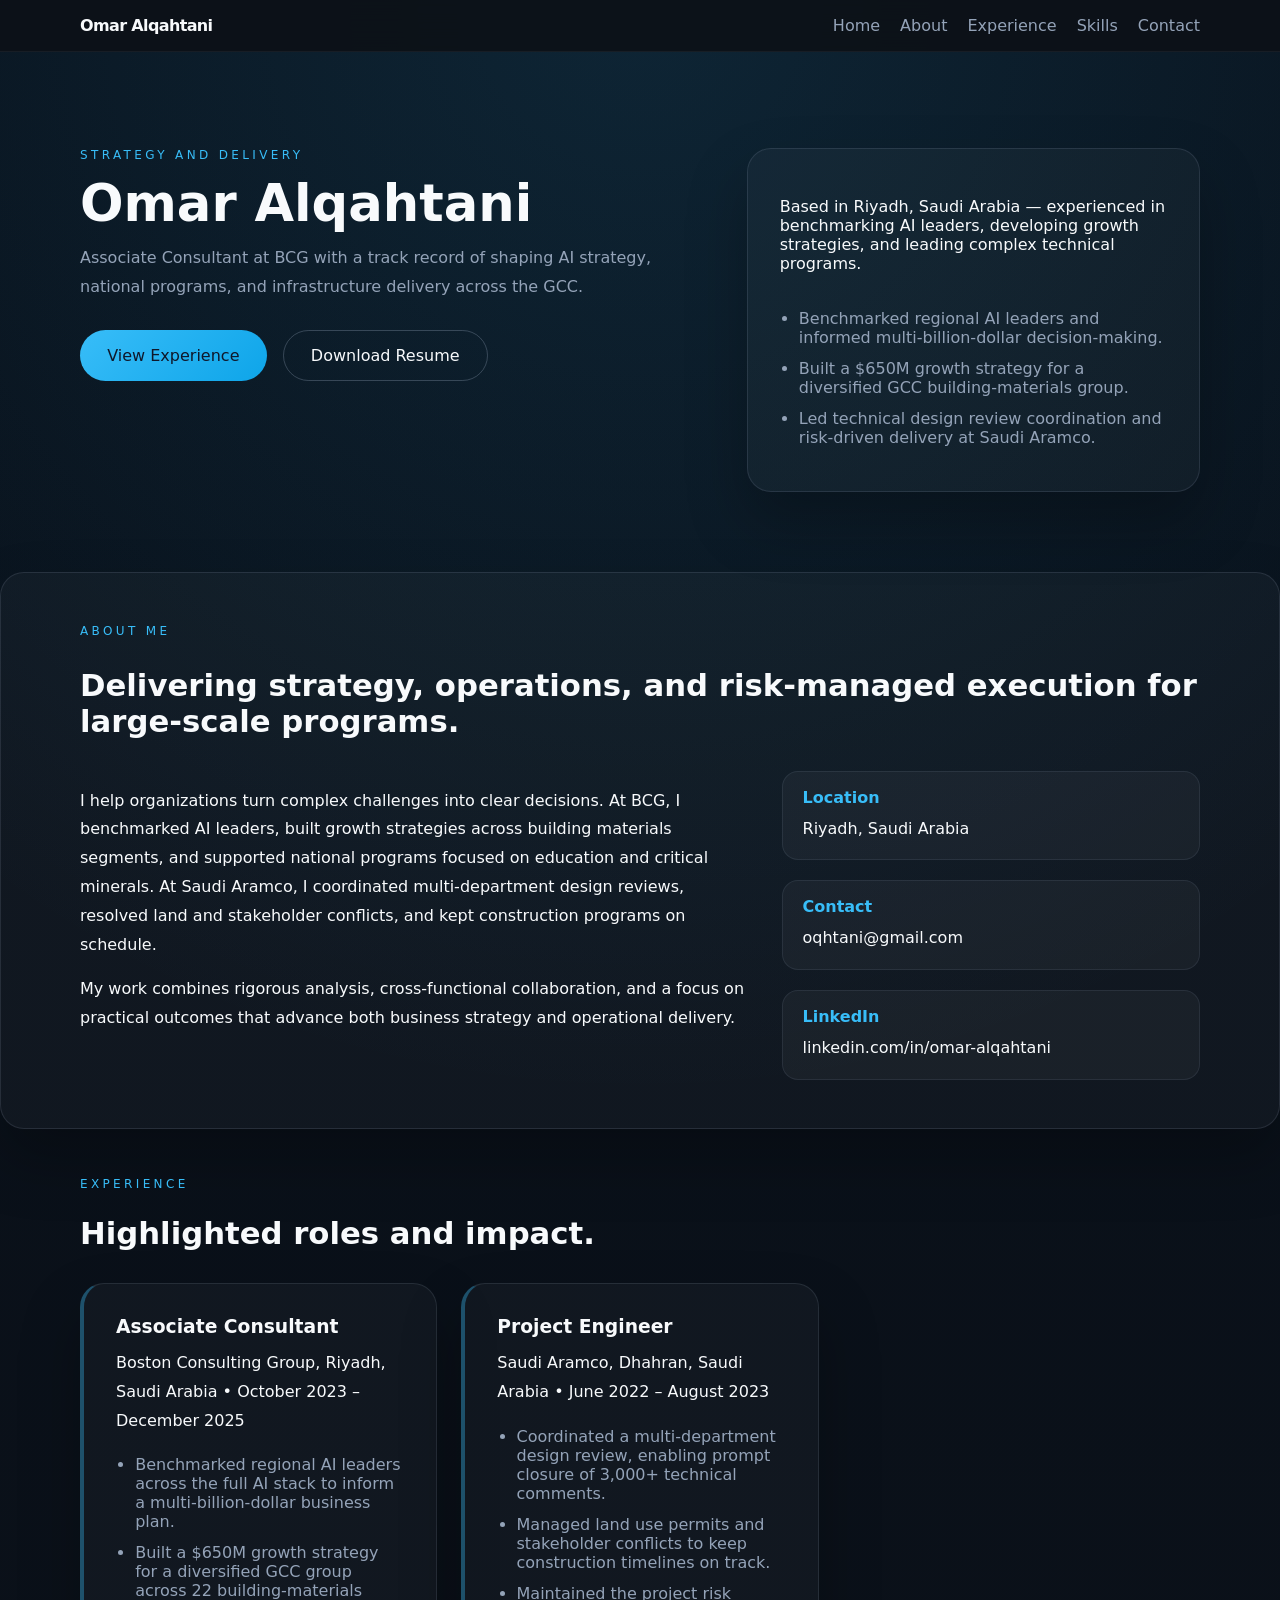
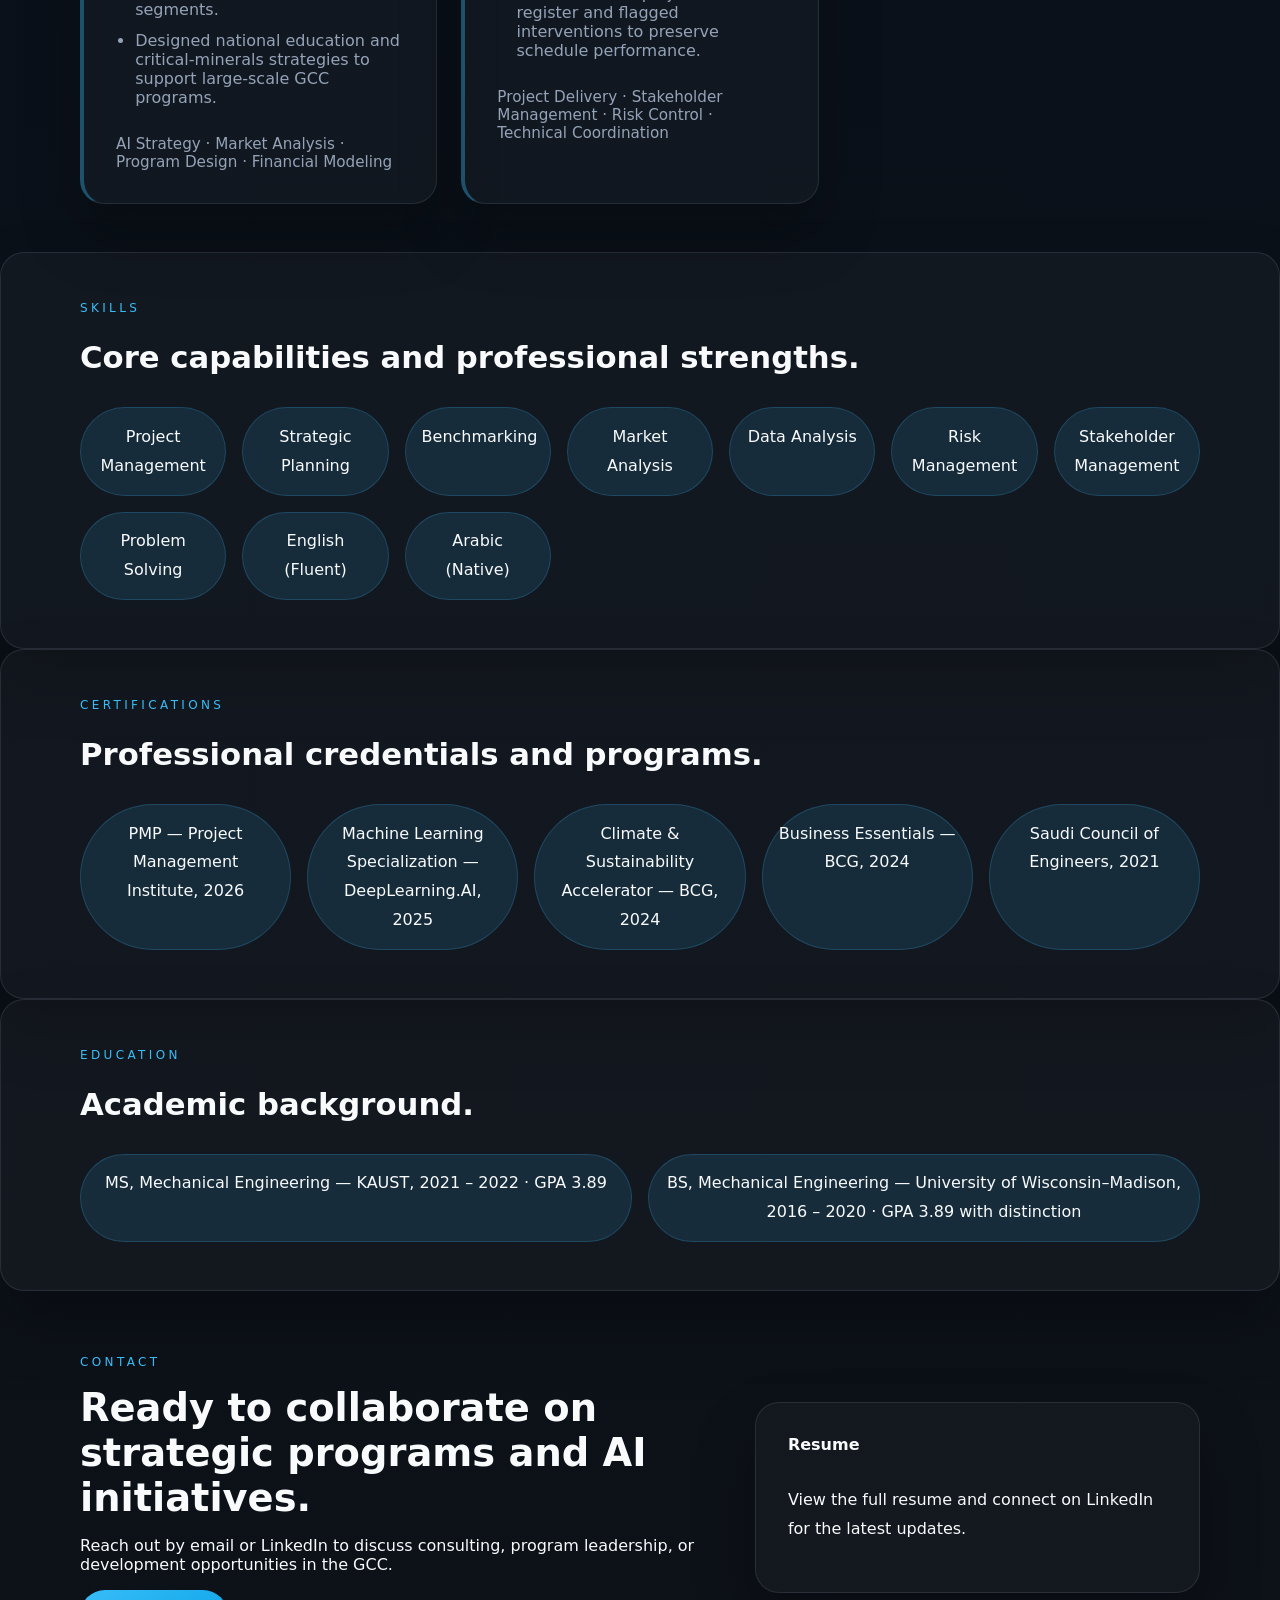
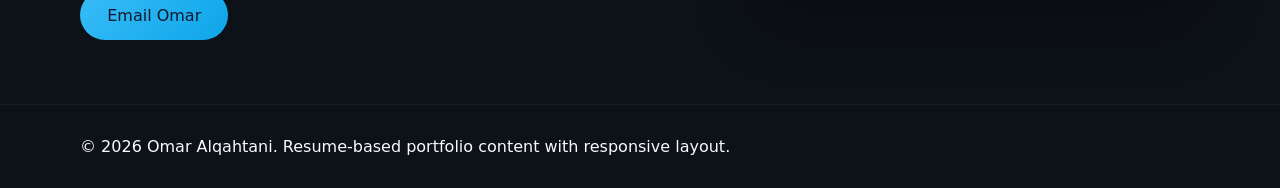
==== index.html @ e388fe94 "change" ====
<!DOCTYPE html>
<html lang="en">
<head>
  <meta charset="UTF-8" />
  <meta name="viewport" content="width=device-width, initial-scale=1.0" />
  <title>Omar Alqahtani | Strategy, AI, and Project Delivery</title>
  <link rel="stylesheet" href="styles.css" />
</head>
<body>
  <header class="site-header">
    <div class="container header-inner">
      <a class="brand" href="#home">Omar Alqahtani</a>
      <button class="nav-toggle" aria-label="Open navigation" aria-expanded="false">
        <span></span>
        <span></span>
        <span></span>
      </button>
      <nav class="site-nav" aria-label="Primary navigation">
        <a href="#home">Home</a>
        <a href="#about">About</a>
        <a href="#experience">Experience</a>
        <a href="#skills">Skills</a>
        <a href="#contact">Contact</a>
      </nav>
    </div>
  </header>

  <main>
    <section id="home" class="hero-section">
      <div class="container hero-inner">
        <div>
          <p class="eyebrow">Strategy and delivery</p>
          <h1>Omar Alqahtani</h1>
          <p class="hero-copy">Associate Consultant at BCG with a track record of shaping AI strategy, national programs, and infrastructure delivery across the GCC.</p>
          <div class="hero-actions">
            <a class="button button-primary" href="#experience">View Experience</a>
            <a class="button button-secondary" href="Omar-Alqahtani-Resume-2026.pdf" target="_blank" rel="noreferrer">Download Resume</a>
          </div>
        </div>
        <div class="hero-card">
          <p>Based in Riyadh, Saudi Arabia — experienced in benchmarking AI leaders, developing growth strategies, and leading complex technical programs.</p>
          <ul class="hero-highlights">
            <li>Benchmarked regional AI leaders and informed multi-billion-dollar decision-making.</li>
            <li>Built a $650M growth strategy for a diversified GCC building-materials group.</li>
            <li>Led technical design review coordination and risk-driven delivery at Saudi Aramco.</li>
          </ul>
        </div>
      </div>
    </section>

    <section id="about" class="section section-about">
      <div class="container">
        <div class="section-heading">
          <p class="eyebrow">About Me</p>
          <h2>Delivering strategy, operations, and risk-managed execution for large-scale programs.</h2>
        </div>
        <div class="about-grid">
          <div>
            <p>I help organizations turn complex challenges into clear decisions. At BCG, I benchmarked AI leaders, built growth strategies across building materials segments, and supported national programs focused on education and critical minerals. At Saudi Aramco, I coordinated multi-department design reviews, resolved land and stakeholder conflicts, and kept construction programs on schedule.</p>
            <p>My work combines rigorous analysis, cross-functional collaboration, and a focus on practical outcomes that advance both business strategy and operational delivery.</p>
          </div>
          <div class="about-details">
            <div>
              <strong>Location</strong>
              <span>Riyadh, Saudi Arabia</span>
            </div>
            <div>
              <strong>Contact</strong>
              <span>oqhtani@gmail.com</span>
            </div>
            <div>
              <strong>LinkedIn</strong>
              <span><a href="https://www.linkedin.com/in/omar-alqahtani" target="_blank" rel="noreferrer">linkedin.com/in/omar-alqahtani</a></span>
            </div>
          </div>
        </div>
      </div>
    </section>

    <section id="experience" class="section section-projects">
      <div class="container">
        <div class="section-heading">
          <p class="eyebrow">Experience</p>
          <h2>Highlighted roles and impact.</h2>
        </div>
        <div class="project-grid">
          <article class="project-card">
            <h3>Associate Consultant</h3>
            <p>Boston Consulting Group, Riyadh, Saudi Arabia • October 2023 – December 2025</p>
            <ul>
              <li>Benchmarked regional AI leaders across the full AI stack to inform a multi-billion-dollar business plan.</li>
              <li>Built a $650M growth strategy for a diversified GCC group across 22 building-materials segments.</li>
              <li>Designed national education and critical-minerals strategies to support large-scale GCC programs.</li>
            </ul>
            <span>AI Strategy · Market Analysis · Program Design · Financial Modeling</span>
          </article>
          <article class="project-card">
            <h3>Project Engineer</h3>
            <p>Saudi Aramco, Dhahran, Saudi Arabia • June 2022 – August 2023</p>
            <ul>
              <li>Coordinated a multi-department design review, enabling prompt closure of 3,000+ technical comments.</li>
              <li>Managed land use permits and stakeholder conflicts to keep construction timelines on track.</li>
              <li>Maintained the project risk register and flagged interventions to preserve schedule performance.</li>
            </ul>
            <span>Project Delivery · Stakeholder Management · Risk Control · Technical Coordination</span>
          </article>
        </div>
      </div>
    </section>

    <section id="skills" class="section section-skills">
      <div class="container">
        <div class="section-heading">
          <p class="eyebrow">Skills</p>
          <h2>Core capabilities and professional strengths.</h2>
        </div>
        <div class="skills-grid">
          <span>Project Management</span>
          <span>Strategic Planning</span>
          <span>Benchmarking</span>
          <span>Market Analysis</span>
          <span>Data Analysis</span>
          <span>Risk Management</span>
          <span>Stakeholder Management</span>
          <span>Problem Solving</span>
          <span>English (Fluent)</span>
          <span>Arabic (Native)</span>
        </div>
      </div>
    </section>

    <section id="certifications" class="section section-skills">
      <div class="container">
        <div class="section-heading">
          <p class="eyebrow">Certifications</p>
          <h2>Professional credentials and programs.</h2>
        </div>
        <div class="skills-grid">
          <span>PMP — Project Management Institute, 2026</span>
          <span>Machine Learning Specialization — DeepLearning.AI, 2025</span>
          <span>Climate & Sustainability Accelerator — BCG, 2024</span>
          <span>Business Essentials — BCG, 2024</span>
          <span>Saudi Council of Engineers, 2021</span>
        </div>
      </div>
    </section>

    <section id="education" class="section section-skills">
      <div class="container">
        <div class="section-heading">
          <p class="eyebrow">Education</p>
          <h2>Academic background.</h2>
        </div>
        <div class="skills-grid">
          <span>MS, Mechanical Engineering — KAUST, 2021 – 2022 · GPA 3.89</span>
          <span>BS, Mechanical Engineering — University of Wisconsin–Madison, 2016 – 2020 · GPA 3.89 with distinction</span>
        </div>
      </div>
    </section>

    <section id="contact" class="section section-contact">
      <div class="container contact-inner">
        <div>
          <p class="eyebrow">Contact</p>
          <h2>Ready to collaborate on strategic programs and AI initiatives.</h2>
          <p>Reach out by email or LinkedIn to discuss consulting, program leadership, or development opportunities in the GCC.</p>
          <a class="button button-primary" href="mailto:oqhtani@gmail.com">Email Omar</a>
        </div>
        <div class="contact-card">
          <strong>Resume</strong>
          <p><a href="Omar-Alqahtani-Resume-2026.pdf" target="_blank" rel="noreferrer">View the full resume</a> and connect on LinkedIn for the latest updates.</p>
        </div>
      </div>
    </section>
  </main>

  <footer class="site-footer">
    <div class="container footer-inner">
      <p>© 2026 Omar Alqahtani. Resume-based portfolio content with responsive layout.</p>
    </div>
  </footer>

  <script src="script.js"></script>
</body>
</html>
---- styles.css ----
:root {
  color-scheme: dark;
  --bg: #0d1118;
  --surface: #161b22;
  --surface-strong: #21262d;
  --text: #f8fafc;
  --muted: #94a3b8;
  --accent: #38bdf8;
  --accent-strong: #0ea5e9;
  --border: rgba(148, 163, 184, 0.16);
  --radius: 24px;
  --shadow: 0 30px 60px rgba(0, 0, 0, 0.25);
}

* {
  box-sizing: border-box;
}

html {
  scroll-behavior: smooth;
}

body {
  margin: 0;
  min-height: 100vh;
  font-family: Inter, system-ui, -apple-system, BlinkMacSystemFont, 'Segoe UI', sans-serif;
  background: radial-gradient(circle at top, rgba(56, 189, 248, 0.12), transparent 32%),
    linear-gradient(180deg, #08101a 0%, #0d1118 100%);
  color: var(--text);
}

img {
  max-width: 100%;
  display: block;
}

a {
  color: inherit;
  text-decoration: none;
}

button,
input,
textarea {
  font: inherit;
}

.container {
  width: min(1120px, calc(100% - 2rem));
  margin: 0 auto;
}

.site-header {
  position: sticky;
  top: 0;
  z-index: 10;
  background: rgba(13, 17, 24, 0.94);
  border-bottom: 1px solid rgba(148, 163, 184, 0.08);
  backdrop-filter: blur(16px);
}

.header-inner,
.footer-inner,
.hero-inner,
.contact-inner {
  display: flex;
  align-items: center;
  justify-content: space-between;
  gap: 1.5rem;
  padding: 1rem 0;
}

.brand {
  font-weight: 700;
  letter-spacing: -0.04em;
}

.site-nav {
  display: flex;
  align-items: center;
  gap: 1.25rem;
}

.site-nav a {
  color: var(--muted);
  transition: color 0.2s ease;
}

.site-nav a:hover {
  color: var(--text);
}

.nav-toggle {
  display: none;
  border: 0;
  background: transparent;
  cursor: pointer;
  padding: 0.5rem;
}

.nav-toggle span {
  display: block;
  width: 24px;
  height: 2px;
  margin: 5px 0;
  background: var(--text);
  transition: transform 0.3s ease;
}

.hero-section {
  padding: 5rem 0 4rem;
}

.hero-inner {
  display: grid;
  grid-template-columns: minmax(0, 1.4fr) minmax(280px, 1fr);
  gap: 2rem;
  align-items: start;
}

.eyebrow {
  text-transform: uppercase;
  letter-spacing: 0.28em;
  font-size: 0.75rem;
  color: var(--accent);
  margin: 0 0 1rem;
}

h1,
h2,
h3,
strong {
  color: var(--text);
}

h1 {
  font-size: clamp(2.75rem, 4vw, 4.5rem);
  line-height: 0.98;
  margin: 0 0 1rem;
}

h2 {
  font-size: clamp(2rem, 3vw, 3rem);
  margin: 0;
}

.hero-copy,
.section-about p,
.project-card p,
.contact-card p,
.skills-grid span,
.about-details span {
  line-height: 1.8;
}

.hero-copy {
  max-width: 42rem;
  margin: 0 0 1.75rem;
  color: var(--muted);
}

.hero-actions {
  display: flex;
  flex-wrap: wrap;
  gap: 1rem;
}

.button {
  display: inline-flex;
  align-items: center;
  justify-content: center;
  border-radius: 999px;
  padding: 0.95rem 1.7rem;
  transition: transform 0.2s ease, background-color 0.2s ease, color 0.2s ease;
}

.button:hover {
  transform: translateY(-1px);
}

.button-primary {
  background: linear-gradient(135deg, var(--accent), var(--accent-strong));
  color: #0f172a;
}

.button-secondary {
  border: 1px solid rgba(148, 163, 184, 0.32);
  color: var(--text);
}

.hero-card,
.project-card,
.contact-card,
.section-about,
.section-skills {
  background: rgba(255, 255, 255, 0.03);
  border: 1px solid var(--border);
  box-shadow: var(--shadow);
  border-radius: var(--radius);
  padding: 2rem;
}

.hero-card {
  min-height: 240px;
  display: grid;
  place-content: center;
}

.hero-card ul,
.project-card ul {
  margin: 1.25rem 0 0;
  padding-left: 1.2rem;
  color: var(--muted);
}

.hero-card ul li,
.project-card ul li {
  margin-bottom: 0.75rem;
}

.project-card {
  border-left: 4px solid rgba(56, 189, 248, 0.35);
}

.project-card p {
  margin: 0.75rem 0 0;
}

.project-card h3 {
  margin-bottom: 0.5rem;
}

.section-heading {
  margin-bottom: 2rem;
  display: grid;
  gap: 0.5rem;
}

.section-heading h2 {
  font-size: clamp(1.9rem, 2.4vw, 3rem);
}

.section {
  padding: 3rem 0;
}

.section-heading {
  margin-bottom: 2rem;
}

.about-grid {
  display: grid;
  gap: 2rem;
  grid-template-columns: 1.6fr 1fr;
}

.about-details {
  display: grid;
  gap: 1.25rem;
}

.about-details div {
  background: rgba(255, 255, 255, 0.04);
  border: 1px solid rgba(148, 163, 184, 0.12);
  border-radius: 1rem;
  padding: 1rem 1.25rem;
}

.about-details strong {
  display: block;
  margin-bottom: 0.5rem;
  color: var(--accent);
}

.project-grid {
  display: grid;
  gap: 1.5rem;
  grid-template-columns: repeat(3, minmax(0, 1fr));
}

.project-card {
  border-radius: 1.5rem;
}

.project-card h3 {
  margin-top: 0;
}

.project-card span {
  display: inline-block;
  margin-top: 1rem;
  color: var(--muted);
  font-size: 0.95rem;
}

.skills-grid {
  display: grid;
  grid-template-columns: repeat(auto-fit, minmax(140px, 1fr));
  gap: 1rem;
}

.skills-grid span {
  background: rgba(56, 189, 248, 0.12);
  border: 1px solid rgba(56, 189, 248, 0.2);
  border-radius: 999px;
  padding: 0.9rem 1rem;
  text-align: center;
}

.contact-inner {
  display: grid;
  grid-template-columns: 1.3fr 0.9fr;
  gap: 2rem;
}

.contact-card {
  display: grid;
  gap: 1rem;
}

.site-footer {
  border-top: 1px solid rgba(148, 163, 184, 0.08);
}

.footer-inner {
  padding: 1rem 0;
  justify-content: flex-start;
}

@media (max-width: 900px) {
  .hero-inner,
  .about-grid,
  .contact-inner,
  .project-grid {
    grid-template-columns: 1fr;
  }

  .site-header {
    padding: 0 0.5rem;
  }
}

@media (max-width: 700px) {
  .site-header,
  .header-inner {
    flex-direction: column;
    align-items: stretch;
  }

  .site-nav {
    flex-direction: column;
    gap: 0.75rem;
    width: 100%;
    display: none;
  }

  .site-nav.active {
    display: flex;
  }

  .nav-toggle {
    display: inline-flex;
  }

  .hero-section {
    padding-top: 4rem;
  }
}
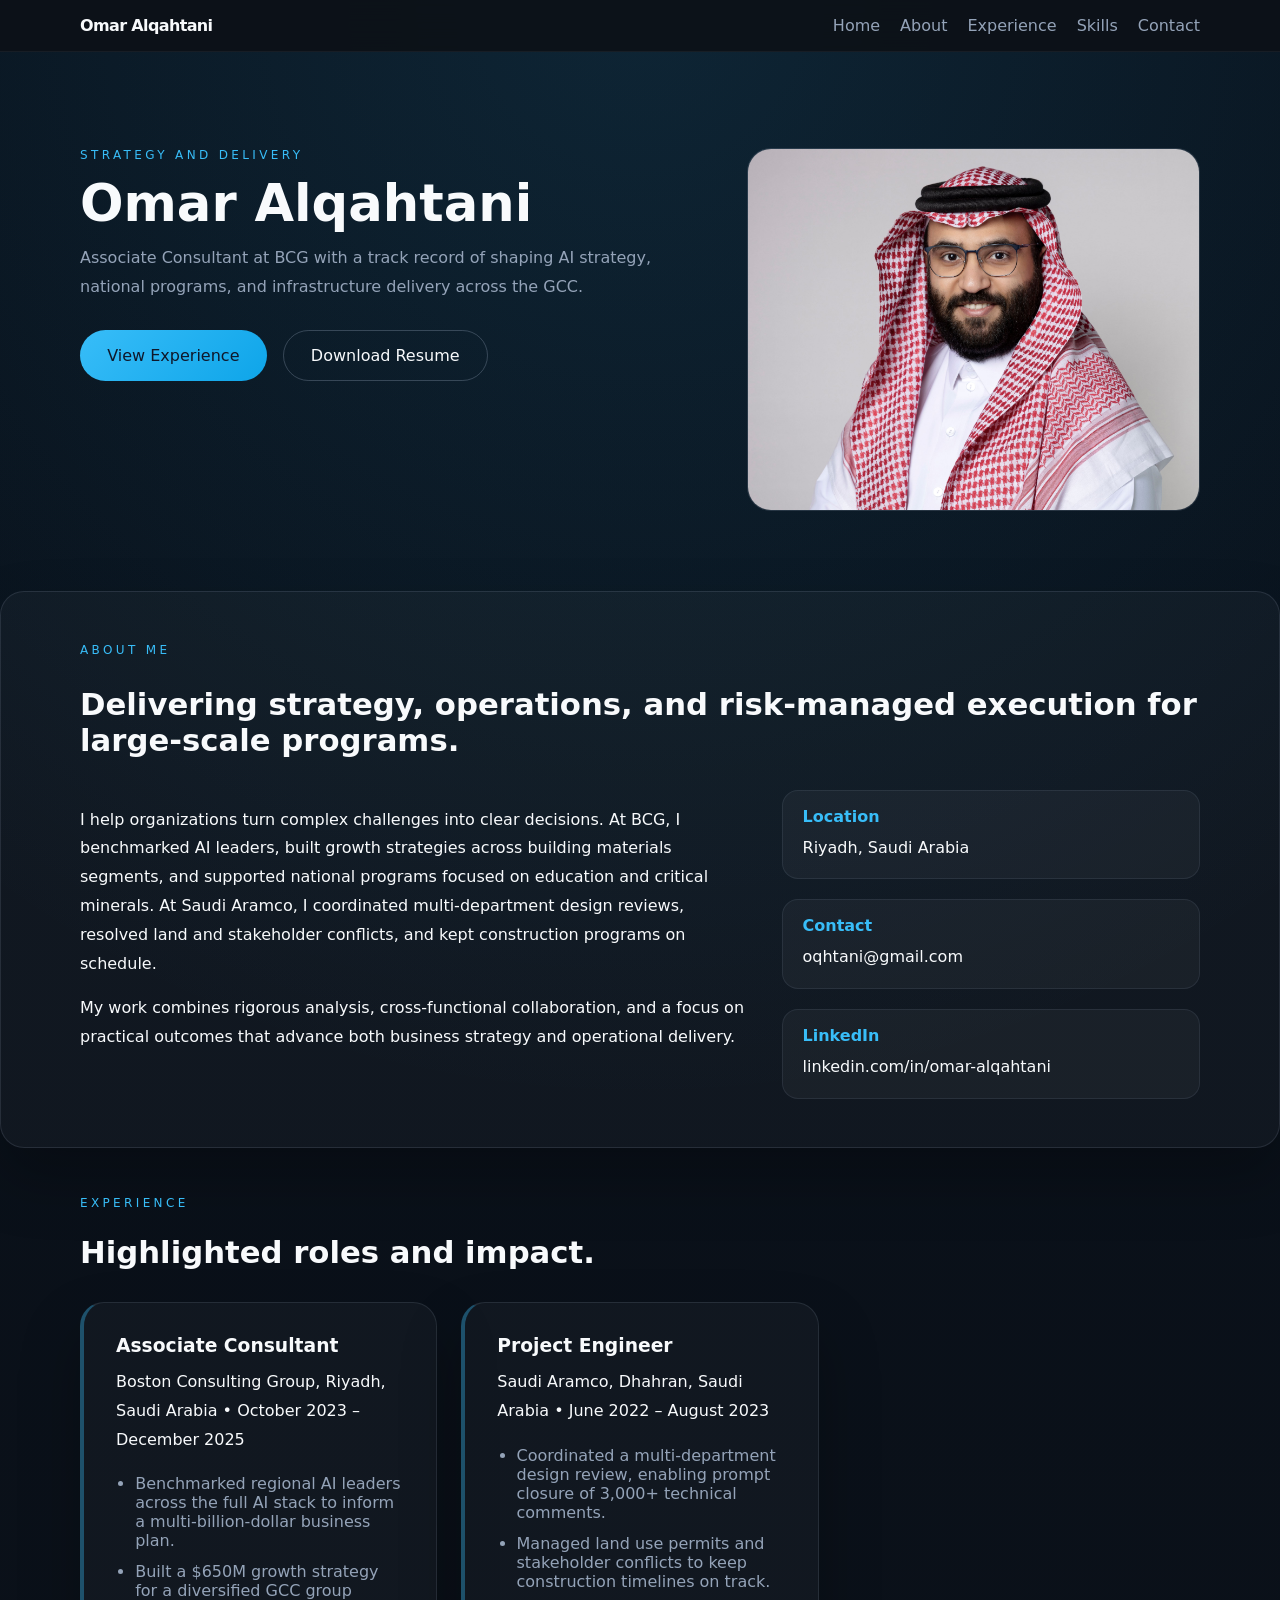
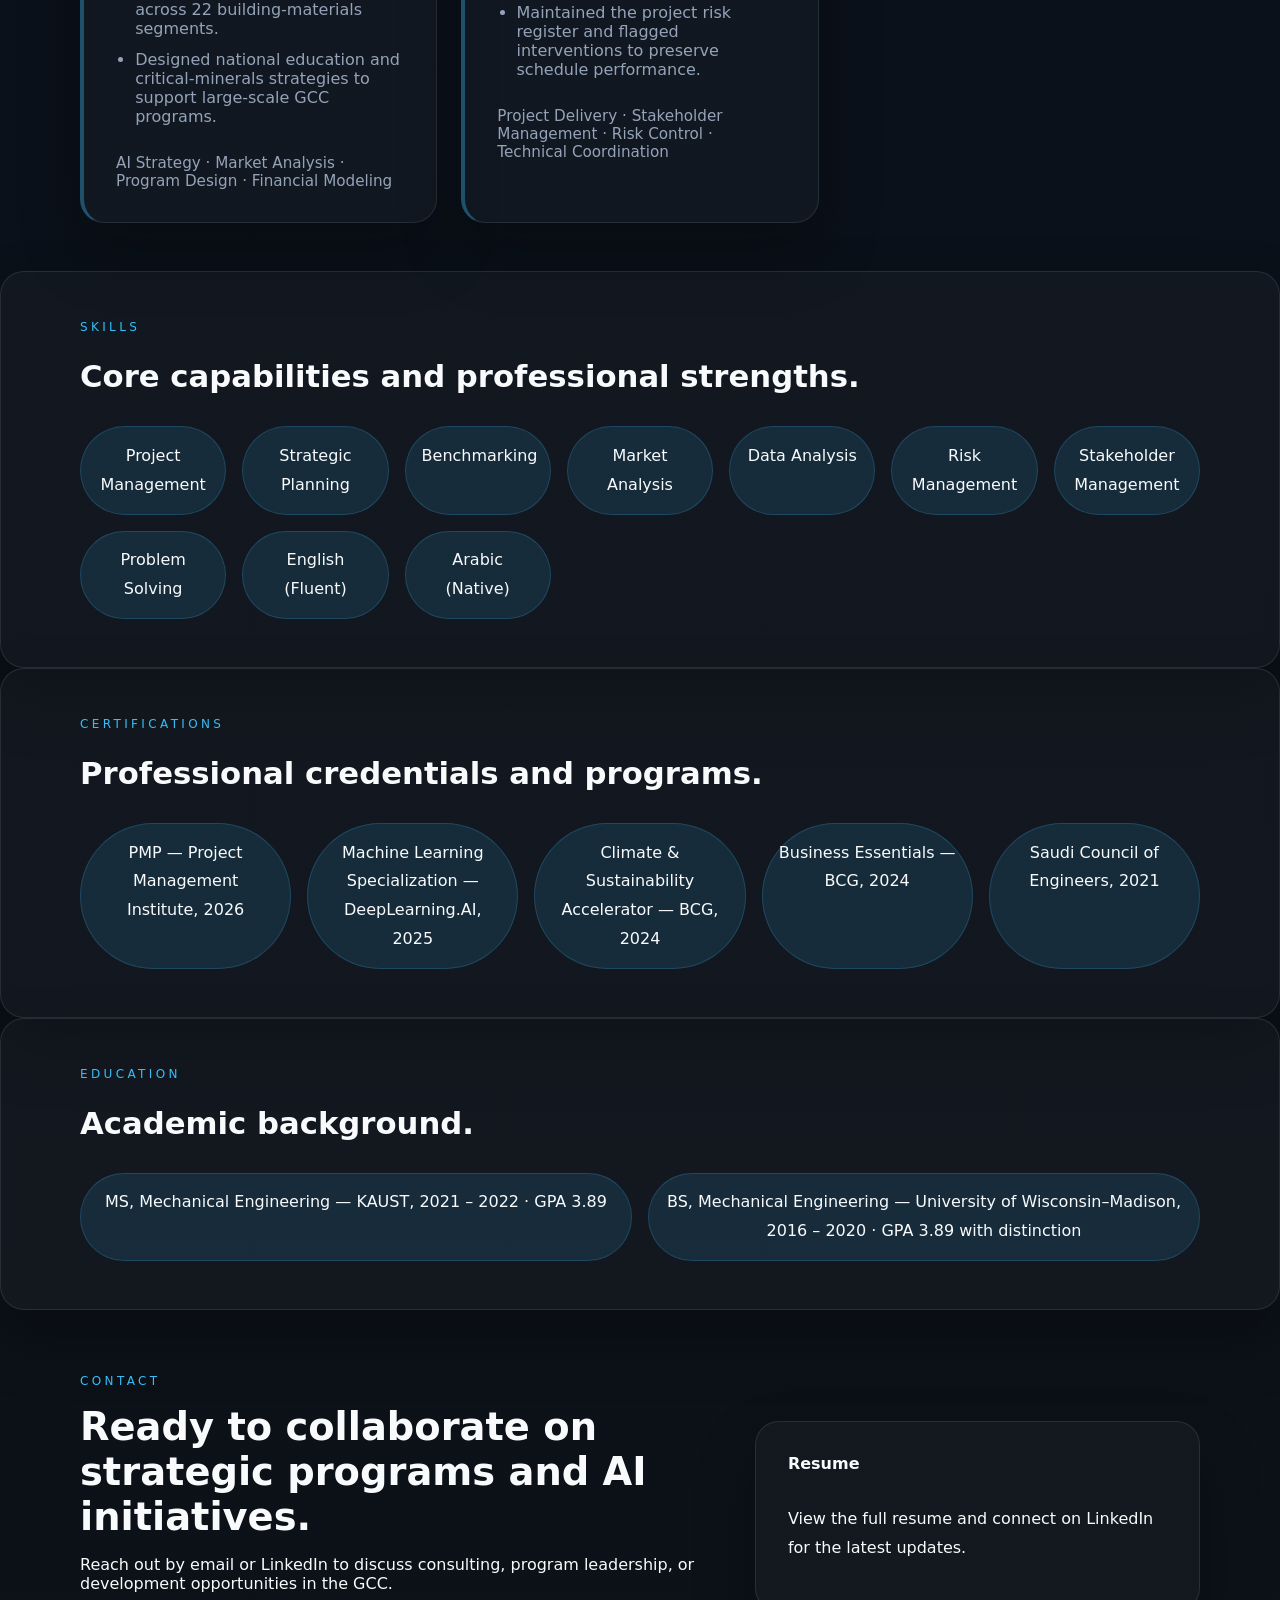
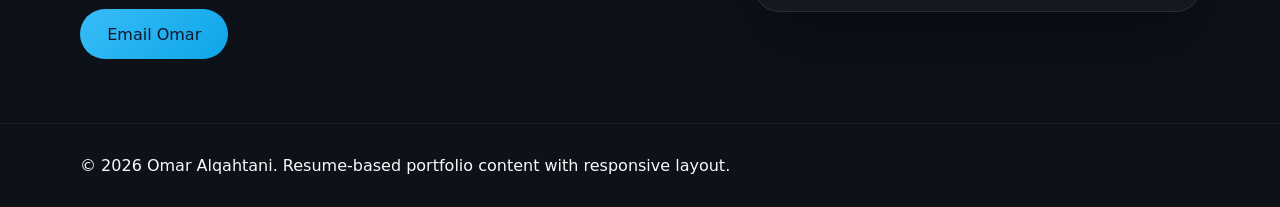
==== commit f0ff7030: "Add profile picture to portfolio hero section" ====
--- a/index.html
+++ b/index.html
@@ -34,16 +34,11 @@
           <p class="hero-copy">Associate Consultant at BCG with a track record of shaping AI strategy, national programs, and infrastructure delivery across the GCC.</p>
           <div class="hero-actions">
             <a class="button button-primary" href="#experience">View Experience</a>
-            <a class="button button-secondary" href="Omar-Alqahtani-Resume-2026.pdf" target="_blank" rel="noreferrer">Download Resume</a>
+            <a class="button button-secondary" href="data/Omar-Alqahtani-Resume-2026.pdf" target="_blank" rel="noreferrer">Download Resume</a>
           </div>
         </div>
-        <div class="hero-card">
-          <p>Based in Riyadh, Saudi Arabia — experienced in benchmarking AI leaders, developing growth strategies, and leading complex technical programs.</p>
-          <ul class="hero-highlights">
-            <li>Benchmarked regional AI leaders and informed multi-billion-dollar decision-making.</li>
-            <li>Built a $650M growth strategy for a diversified GCC building-materials group.</li>
-            <li>Led technical design review coordination and risk-driven delivery at Saudi Aramco.</li>
-          </ul>
+        <div class="hero-image">
+          <img src="data/Omar-Alqahtani.JPG" alt="Omar Alqahtani" />
         </div>
       </div>
     </section>
@@ -168,7 +163,7 @@
         </div>
         <div class="contact-card">
           <strong>Resume</strong>
-          <p><a href="Omar-Alqahtani-Resume-2026.pdf" target="_blank" rel="noreferrer">View the full resume</a> and connect on LinkedIn for the latest updates.</p>
+          <p><a href="data/Omar-Alqahtani-Resume-2026.pdf" target="_blank" rel="noreferrer">View the full resume</a> and connect on LinkedIn for the latest updates.</p>
         </div>
       </div>
     </section>
--- a/styles.css
+++ b/styles.css
@@ -200,6 +200,24 @@
   padding: 2rem;
 }
 
+.hero-image {
+  display: flex;
+  align-items: center;
+  justify-content: center;
+  border-radius: var(--radius);
+  overflow: hidden;
+  background: rgba(255, 255, 255, 0.03);
+  border: 1px solid var(--border);
+  min-height: 320px;
+}
+
+.hero-image img {
+  width: 100%;
+  height: 100%;
+  object-fit: cover;
+  display: block;
+}
+
 .hero-card {
   min-height: 240px;
   display: grid;
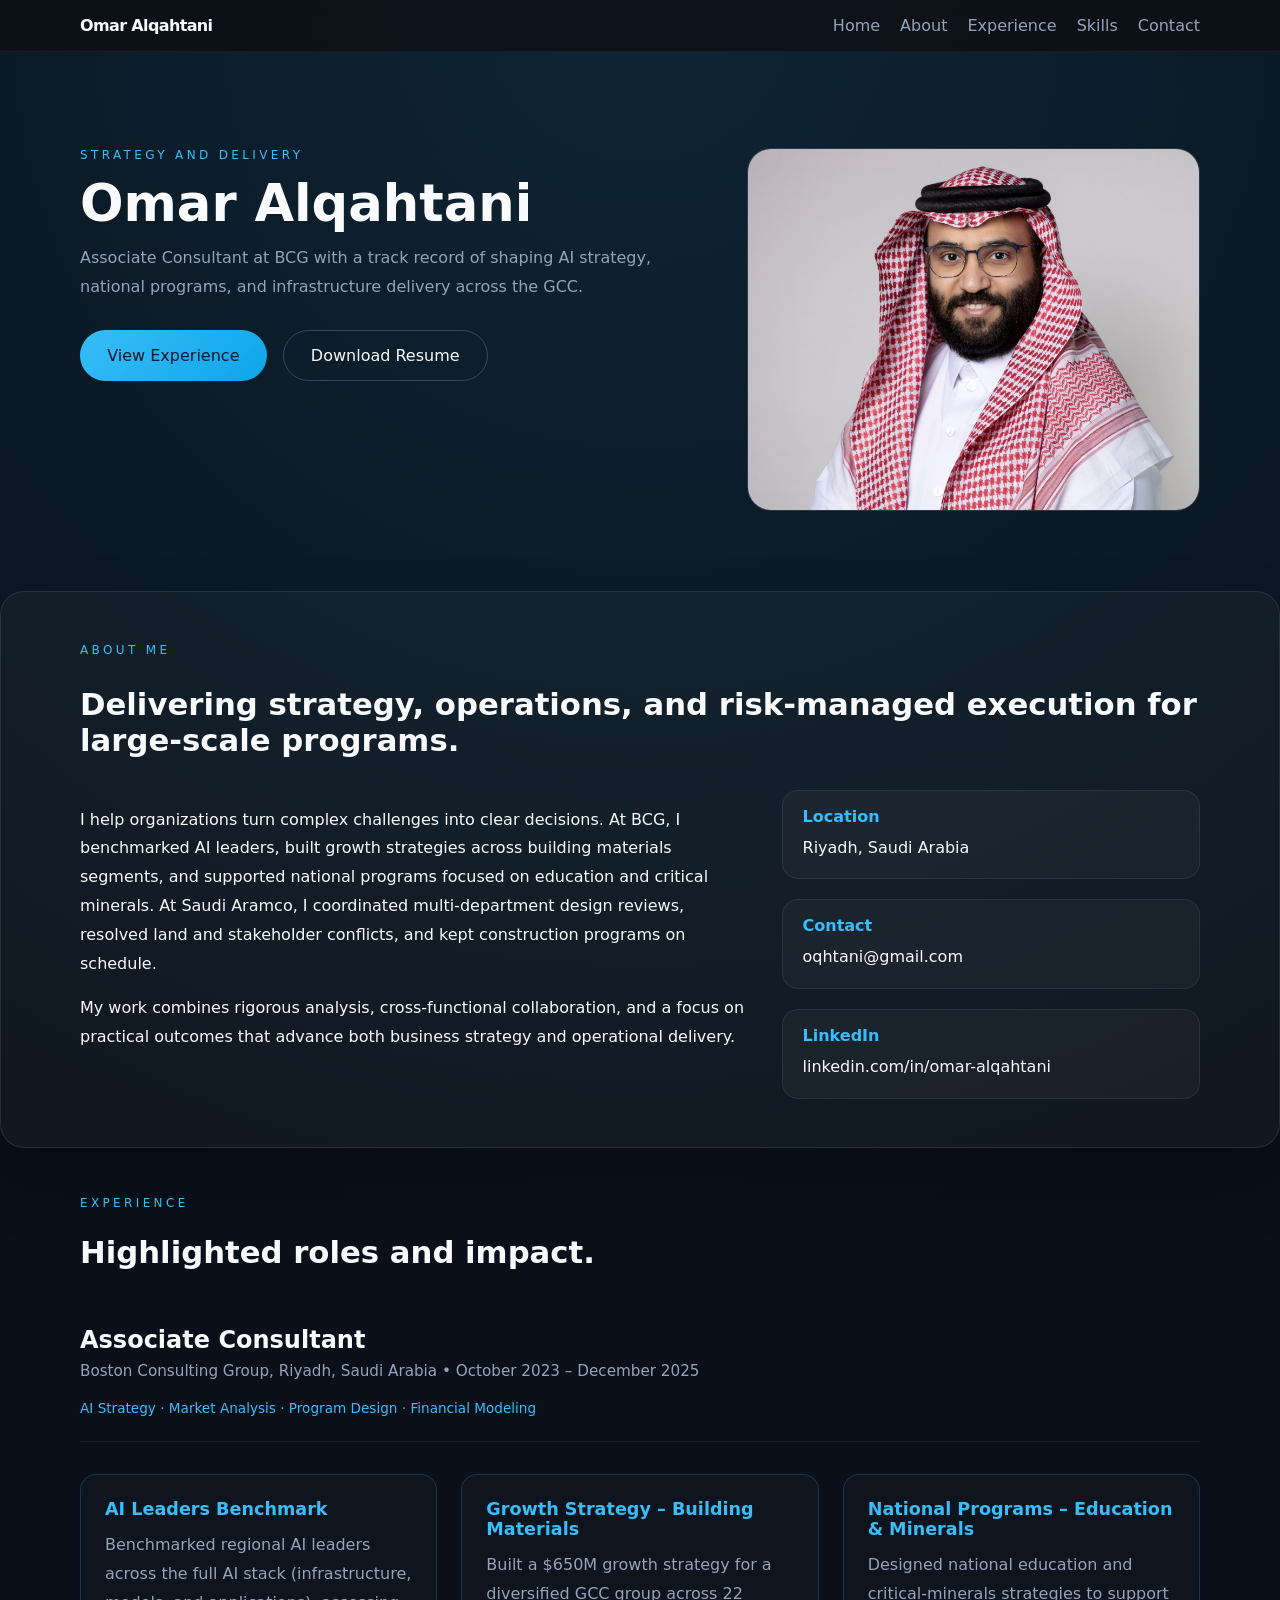
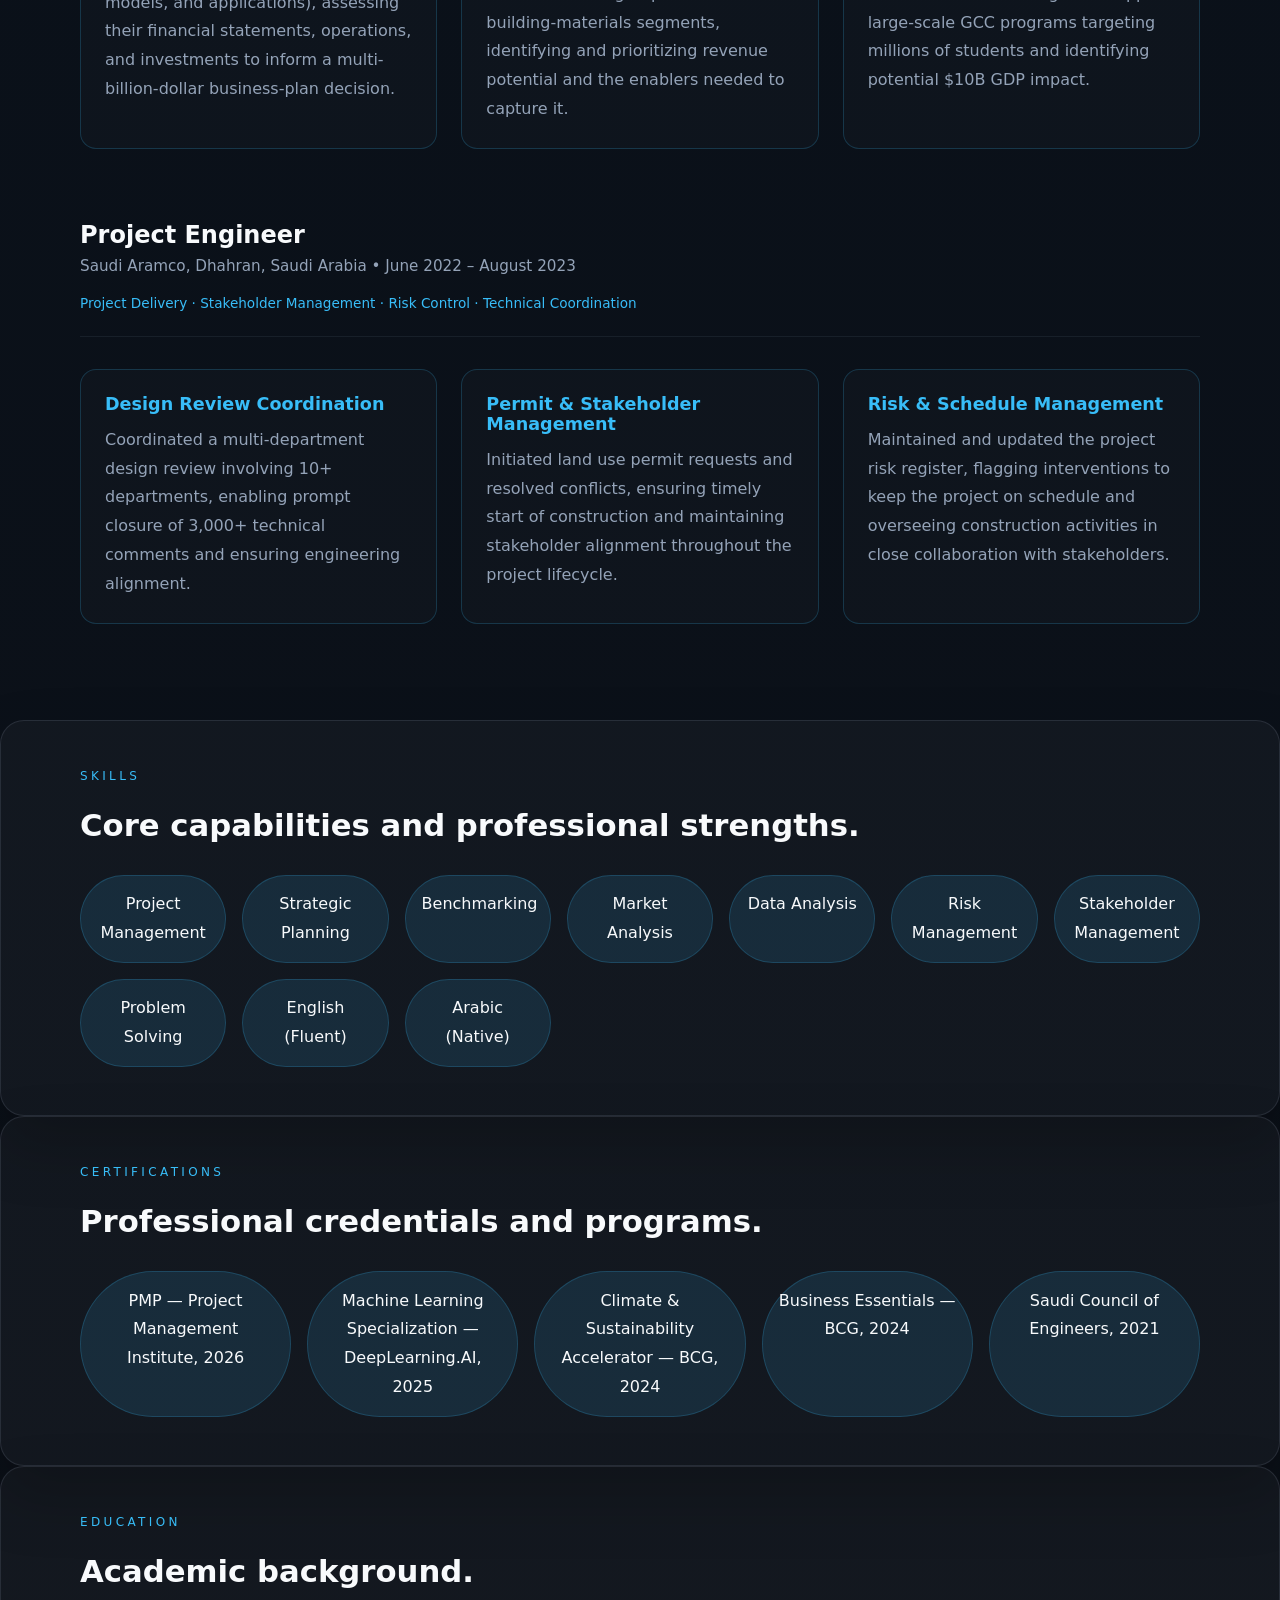
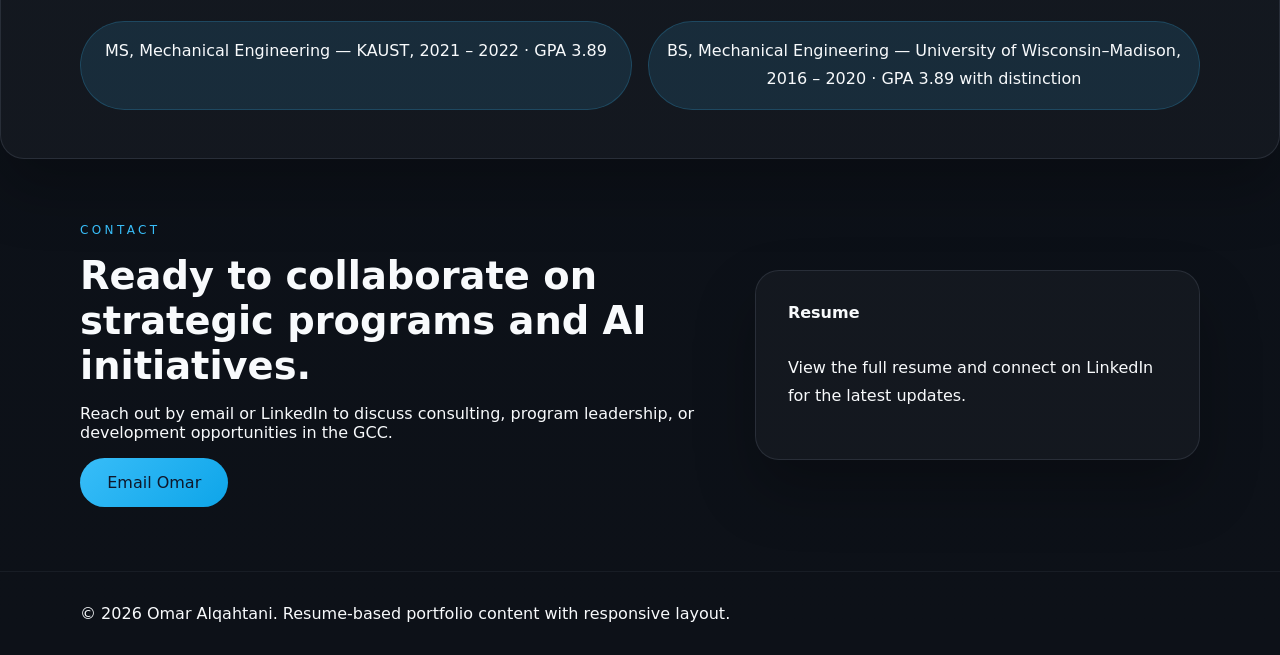
==== commit 3abacf47: "Restructure experience section with role subsections and individual work example cards with staggere" ====
--- a/index.html
+++ b/index.html
@@ -78,27 +78,49 @@
           <p class="eyebrow">Experience</p>
           <h2>Highlighted roles and impact.</h2>
         </div>
-        <div class="project-grid">
-          <article class="project-card">
+
+        <div class="role-section">
+          <div class="role-header">
             <h3>Associate Consultant</h3>
             <p>Boston Consulting Group, Riyadh, Saudi Arabia • October 2023 – December 2025</p>
-            <ul>
-              <li>Benchmarked regional AI leaders across the full AI stack to inform a multi-billion-dollar business plan.</li>
-              <li>Built a $650M growth strategy for a diversified GCC group across 22 building-materials segments.</li>
-              <li>Designed national education and critical-minerals strategies to support large-scale GCC programs.</li>
-            </ul>
-            <span>AI Strategy · Market Analysis · Program Design · Financial Modeling</span>
-          </article>
-          <article class="project-card">
+            <span class="role-skills">AI Strategy · Market Analysis · Program Design · Financial Modeling</span>
+          </div>
+          <div class="work-examples">
+            <article class="work-card">
+              <h4>AI Leaders Benchmark</h4>
+              <p>Benchmarked regional AI leaders across the full AI stack (infrastructure, models, and applications), assessing their financial statements, operations, and investments to inform a multi-billion-dollar business-plan decision.</p>
+            </article>
+            <article class="work-card">
+              <h4>Growth Strategy – Building Materials</h4>
+              <p>Built a $650M growth strategy for a diversified GCC group across 22 building-materials segments, identifying and prioritizing revenue potential and the enablers needed to capture it.</p>
+            </article>
+            <article class="work-card">
+              <h4>National Programs – Education & Minerals</h4>
+              <p>Designed national education and critical-minerals strategies to support large-scale GCC programs targeting millions of students and identifying potential $10B GDP impact.</p>
+            </article>
+          </div>
+        </div>
+
+        <div class="role-section">
+          <div class="role-header">
             <h3>Project Engineer</h3>
             <p>Saudi Aramco, Dhahran, Saudi Arabia • June 2022 – August 2023</p>
-            <ul>
-              <li>Coordinated a multi-department design review, enabling prompt closure of 3,000+ technical comments.</li>
-              <li>Managed land use permits and stakeholder conflicts to keep construction timelines on track.</li>
-              <li>Maintained the project risk register and flagged interventions to preserve schedule performance.</li>
-            </ul>
-            <span>Project Delivery · Stakeholder Management · Risk Control · Technical Coordination</span>
-          </article>
+            <span class="role-skills">Project Delivery · Stakeholder Management · Risk Control · Technical Coordination</span>
+          </div>
+          <div class="work-examples">
+            <article class="work-card">
+              <h4>Design Review Coordination</h4>
+              <p>Coordinated a multi-department design review involving 10+ departments, enabling prompt closure of 3,000+ technical comments and ensuring engineering alignment.</p>
+            </article>
+            <article class="work-card">
+              <h4>Permit & Stakeholder Management</h4>
+              <p>Initiated land use permit requests and resolved conflicts, ensuring timely start of construction and maintaining stakeholder alignment throughout the project lifecycle.</p>
+            </article>
+            <article class="work-card">
+              <h4>Risk & Schedule Management</h4>
+              <p>Maintained and updated the project risk register, flagging interventions to keep the project on schedule and overseeing construction activities in close collaboration with stakeholders.</p>
+            </article>
+          </div>
         </div>
       </div>
     </section>
--- a/styles.css
+++ b/styles.css
@@ -29,6 +29,85 @@
   color: var(--text);
 }
 
+@keyframes fadeInUp {
+  from {
+    opacity: 0;
+    transform: translateY(30px);
+  }
+  to {
+    opacity: 1;
+    transform: translateY(0);
+  }
+}
+
+@keyframes fadeInScale {
+  from {
+    opacity: 0;
+    transform: scale(0.95);
+  }
+  to {
+    opacity: 1;
+    transform: scale(1);
+  }
+}
+
+.section,
+.project-card,
+.hero-card,
+.hero-image {
+  opacity: 0;
+  animation: fadeInUp 0.8s ease forwards;
+}
+
+.section {
+  animation-delay: 0.1s;
+}
+
+.project-card {
+  animation-delay: 0.2s;
+}
+
+.project-card:nth-child(2) {
+  animation-delay: 0.4s;
+}
+
+.work-card {
+  opacity: 0;
+  animation: fadeInUp 0.6s ease forwards;
+}
+
+.work-card:nth-child(1) {
+  animation-delay: 0.2s;
+}
+
+.work-card:nth-child(2) {
+  animation-delay: 0.4s;
+}
+
+.work-card:nth-child(3) {
+  animation-delay: 0.6s;
+}
+
+.role-header {
+  opacity: 0;
+  animation: fadeInUp 0.8s ease forwards;
+  animation-delay: 0.1s;
+}
+
+.revealed {
+  opacity: 1 !important;
+}
+
+.site-header {
+  transition: background 0.3s ease, backdrop-filter 0.3s ease;
+}
+
+.site-header.scrolled {
+  background: rgba(13, 17, 24, 0.98);
+  border-bottom-color: rgba(148, 163, 184, 0.16);
+  box-shadow: 0 4px 12px rgba(0, 0, 0, 0.15);
+}
+
 img {
   max-width: 100%;
   display: block;
@@ -37,6 +116,11 @@
 a {
   color: inherit;
   text-decoration: none;
+  transition: color 0.3s ease;
+}
+
+a:hover {
+  color: var(--accent);
 }
 
 button,
@@ -83,11 +167,27 @@
 
 .site-nav a {
   color: var(--muted);
-  transition: color 0.2s ease;
+  transition: color 0.3s ease;
+  position: relative;
+}
+
+.site-nav a::after {
+  content: '';
+  position: absolute;
+  bottom: -4px;
+  left: 0;
+  width: 0;
+  height: 2px;
+  background: var(--accent);
+  transition: width 0.3s ease;
 }
 
 .site-nav a:hover {
   color: var(--text);
+}
+
+.site-nav a:hover::after {
+  width: 100%;
 }
 
 .nav-toggle {
@@ -171,11 +271,32 @@
   justify-content: center;
   border-radius: 999px;
   padding: 0.95rem 1.7rem;
-  transition: transform 0.2s ease, background-color 0.2s ease, color 0.2s ease;
+  transition: transform 0.3s ease, background-color 0.3s ease, color 0.3s ease, box-shadow 0.3s ease;
+  position: relative;
+  overflow: hidden;
+}
+
+.button::before {
+  content: '';
+  position: absolute;
+  top: 50%;
+  left: 50%;
+  width: 0;
+  height: 0;
+  border-radius: 50%;
+  background: rgba(255, 255, 255, 0.1);
+  transform: translate(-50%, -50%);
+  transition: width 0.6s ease, height 0.6s ease;
 }
 
 .button:hover {
-  transform: translateY(-1px);
+  transform: translateY(-3px);
+  box-shadow: 0 8px 20px rgba(56, 189, 248, 0.25);
+}
+
+.button:hover::before {
+  width: 300px;
+  height: 300px;
 }
 
 .button-primary {
@@ -186,6 +307,12 @@
 .button-secondary {
   border: 1px solid rgba(148, 163, 184, 0.32);
   color: var(--text);
+  transition: border-color 0.3s ease, background-color 0.3s ease;
+}
+
+.button-secondary:hover {
+  border-color: var(--accent);
+  background: rgba(56, 189, 248, 0.08);
 }
 
 .hero-card,
@@ -209,6 +336,12 @@
   background: rgba(255, 255, 255, 0.03);
   border: 1px solid var(--border);
   min-height: 320px;
+  transition: all 0.4s ease;
+}
+
+.hero-image:hover {
+  border-color: rgba(56, 189, 248, 0.4);
+  box-shadow: 0 12px 30px rgba(56, 189, 248, 0.15);
 }
 
 .hero-image img {
@@ -216,6 +349,11 @@
   height: 100%;
   object-fit: cover;
   display: block;
+  transition: transform 0.6s ease;
+}
+
+.hero-image:hover img {
+  transform: scale(1.05);
 }
 
 .hero-card {
@@ -238,14 +376,90 @@
 
 .project-card {
   border-left: 4px solid rgba(56, 189, 248, 0.35);
+  transition: transform 0.4s cubic-bezier(0.34, 1.56, 0.64, 1), 
+              box-shadow 0.4s ease, 
+              border-left-color 0.4s ease;
+}
+
+.project-card:hover {
+  transform: translateY(-8px) scale(1.02);
+  box-shadow: 0 16px 40px rgba(56, 189, 248, 0.2);
+  border-left-color: var(--accent);
 }
 
 .project-card p {
   margin: 0.75rem 0 0;
-}
-
-.project-card h3 {
-  margin-bottom: 0.5rem;
+  transition: color 0.3s ease;
+}
+
+.project-card:hover p {
+  color: var(--accent);
+}
+
+.role-section {
+  margin-bottom: 3rem;
+}
+
+.role-header {
+  margin-bottom: 2rem;
+  padding: 1.5rem 0;
+  border-bottom: 1px solid rgba(148, 163, 184, 0.1);
+}
+
+.role-header h3 {
+  font-size: 1.5rem;
+  margin: 0 0 0.5rem 0;
+  color: var(--text);
+}
+
+.role-header p {
+  color: var(--muted);
+  margin: 0.5rem 0;
+  font-size: 0.95rem;
+}
+
+.role-skills {
+  display: inline-block;
+  color: var(--accent);
+  font-size: 0.85rem;
+  margin-top: 0.75rem;
+}
+
+.work-examples {
+  display: grid;
+  grid-template-columns: repeat(auto-fit, minmax(300px, 1fr));
+  gap: 1.5rem;
+}
+
+.work-card {
+  background: rgba(255, 255, 255, 0.02);
+  border: 1px solid rgba(56, 189, 248, 0.2);
+  border-radius: 1rem;
+  padding: 1.5rem;
+  transition: all 0.4s cubic-bezier(0.34, 1.56, 0.64, 1);
+}
+
+.work-card:hover {
+  background: rgba(255, 255, 255, 0.05);
+  border-color: rgba(56, 189, 248, 0.4);
+  transform: translateY(-6px);
+  box-shadow: 0 12px 30px rgba(56, 189, 248, 0.1);
+}
+
+.work-card h4 {
+  margin: 0 0 0.75rem 0;
+  color: var(--accent);
+  font-size: 1.1rem;
+}
+
+.work-card p {
+  color: var(--muted);
+  line-height: 1.8;
+  margin: 0;
+}
+
+.work-card:hover p {
+  color: var(--text);
 }
 
 .section-heading {
@@ -323,6 +537,15 @@
   border-radius: 999px;
   padding: 0.9rem 1rem;
   text-align: center;
+  transition: all 0.3s cubic-bezier(0.34, 1.56, 0.64, 1);
+  cursor: default;
+}
+
+.skills-grid span:hover {
+  background: rgba(56, 189, 248, 0.25);
+  border-color: var(--accent);
+  transform: translateY(-4px) scale(1.08);
+  box-shadow: 0 8px 16px rgba(56, 189, 248, 0.15);
 }
 
 .contact-inner {
@@ -349,7 +572,8 @@
   .hero-inner,
   .about-grid,
   .contact-inner,
-  .project-grid {
+  .project-grid,
+  .work-examples {
     grid-template-columns: 1fr;
   }
 
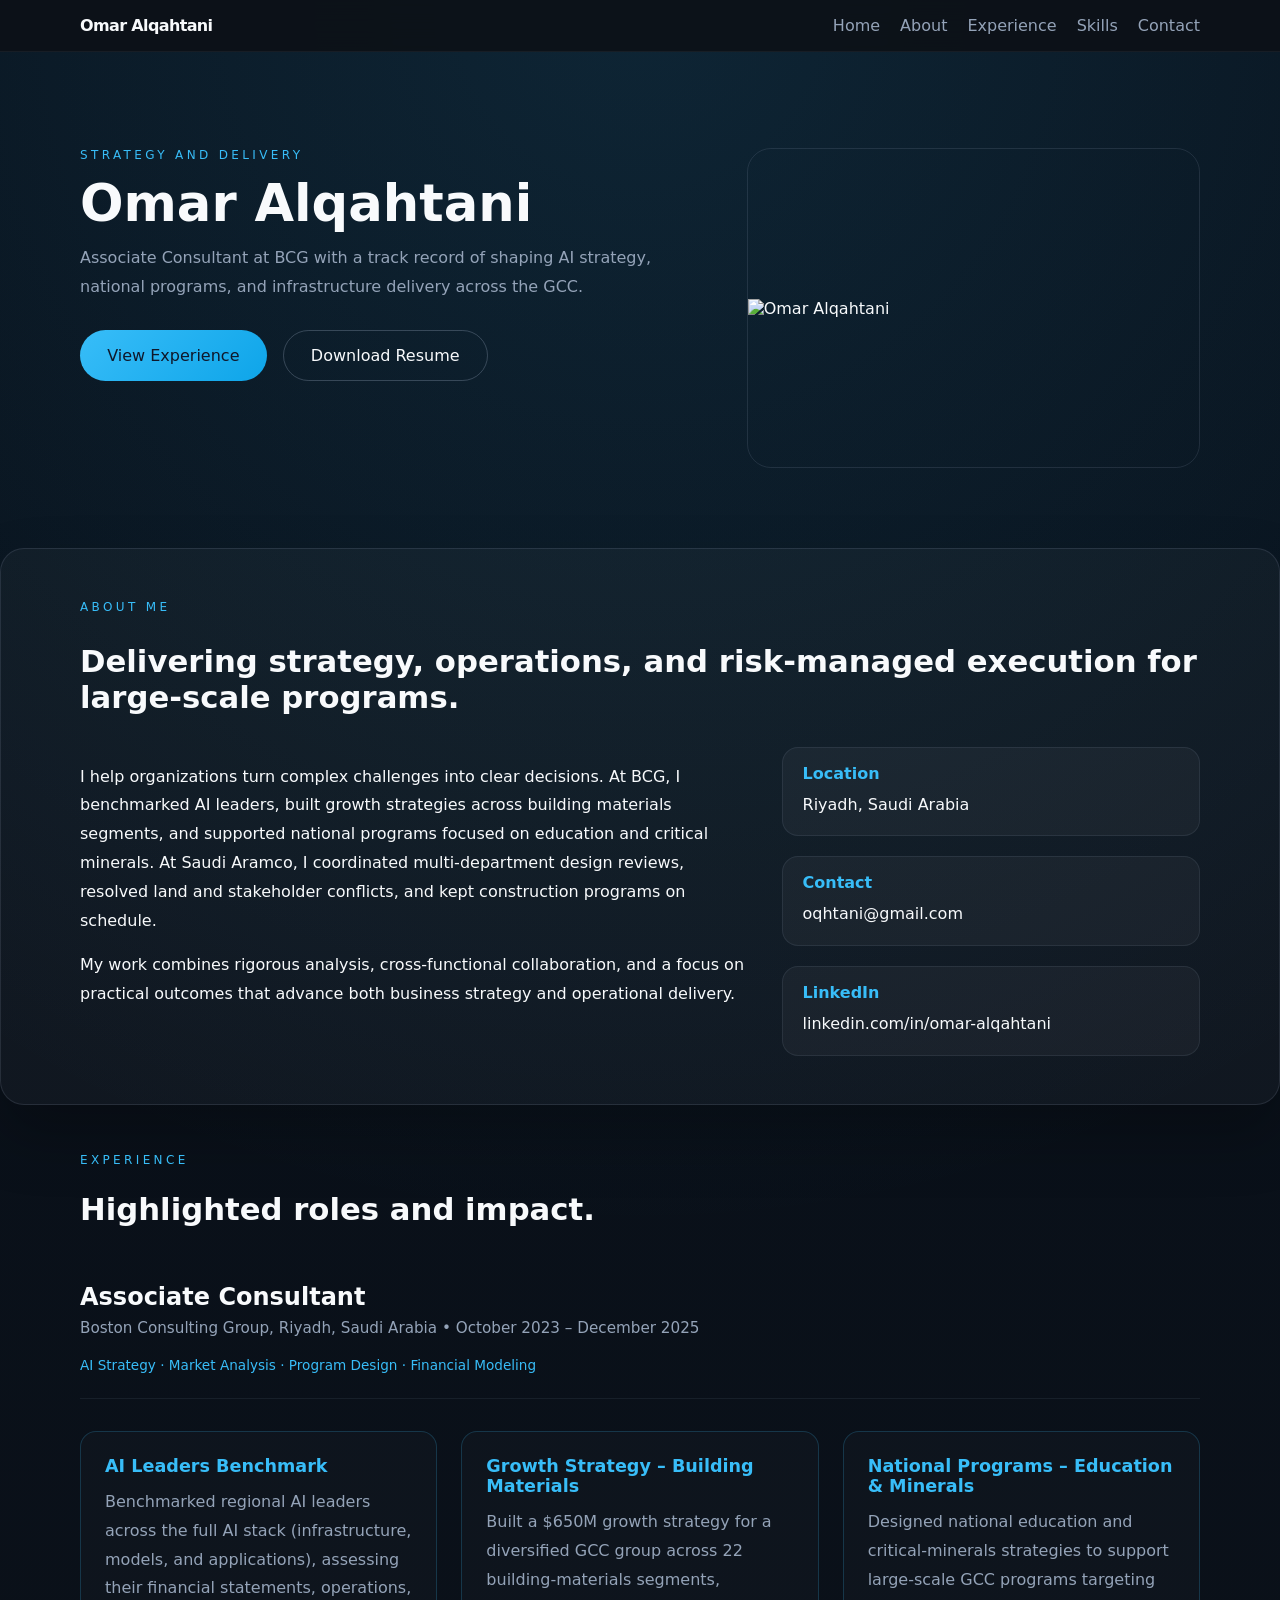
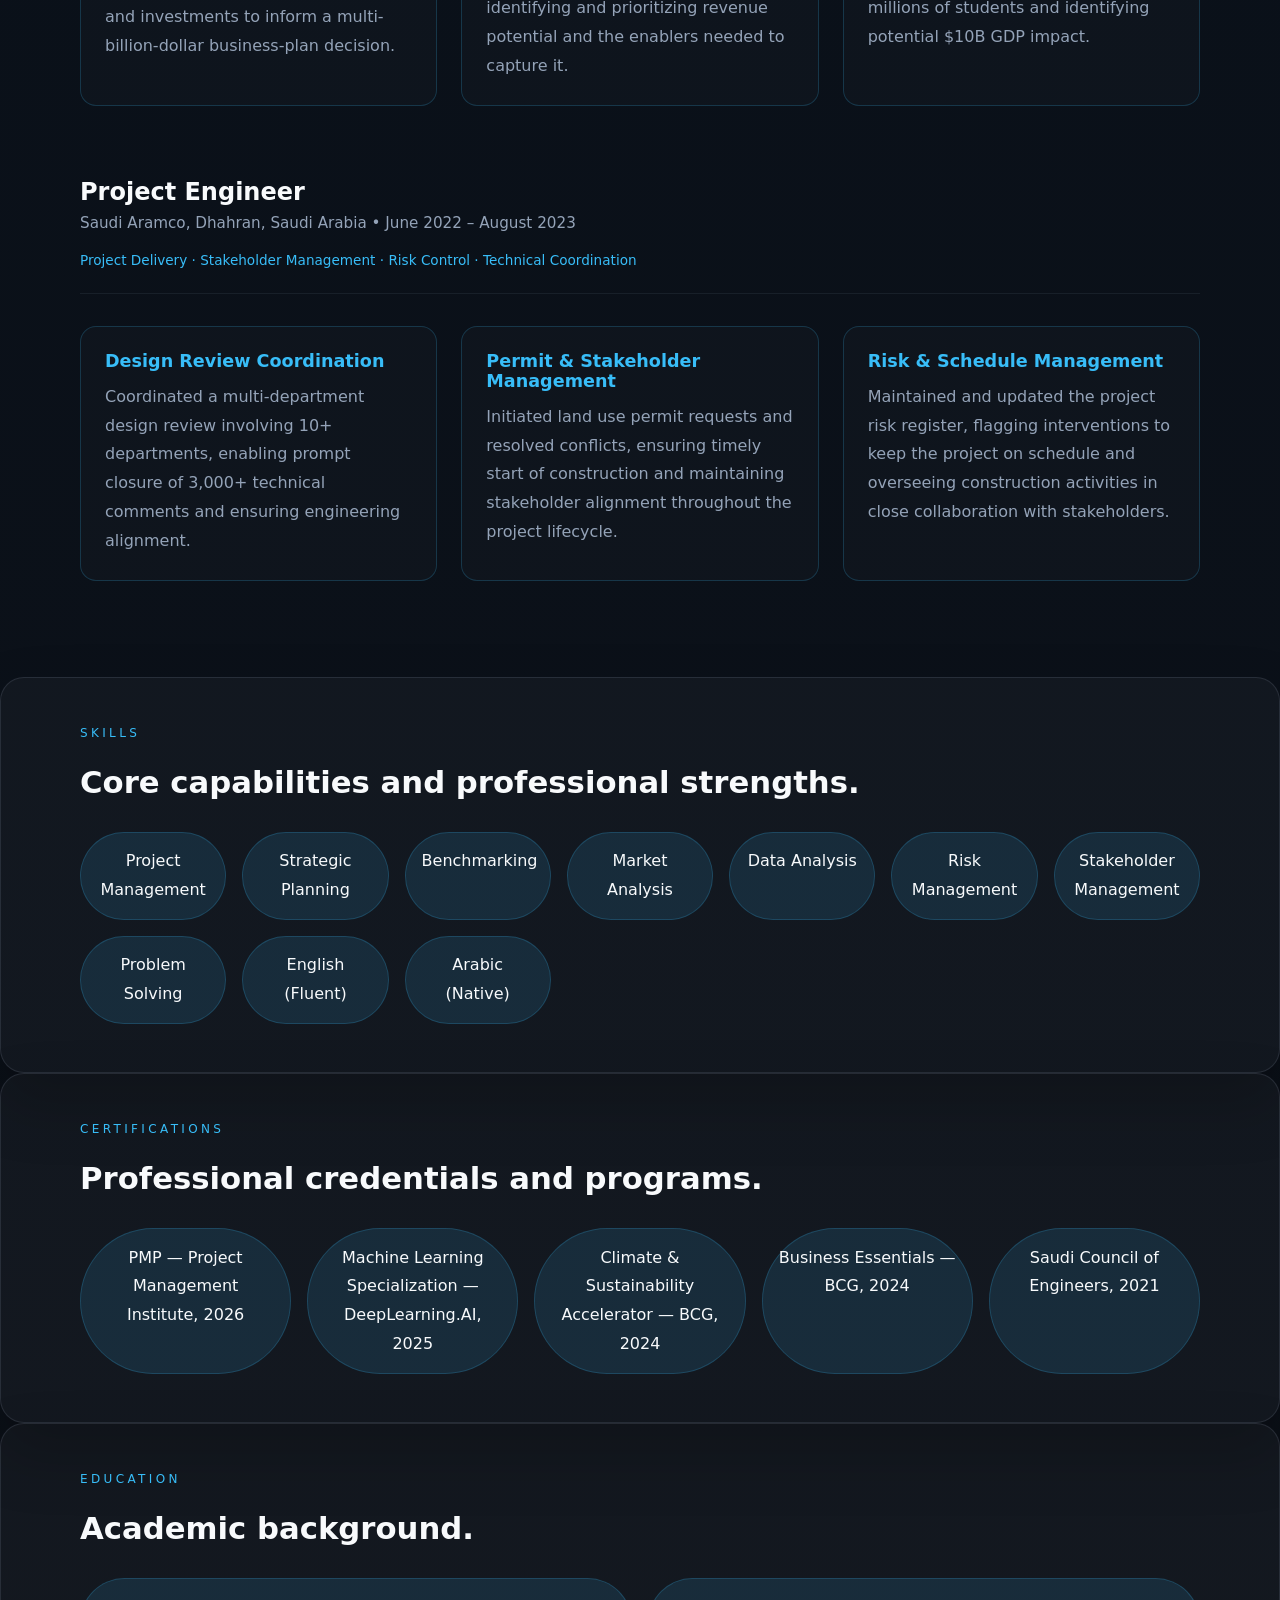
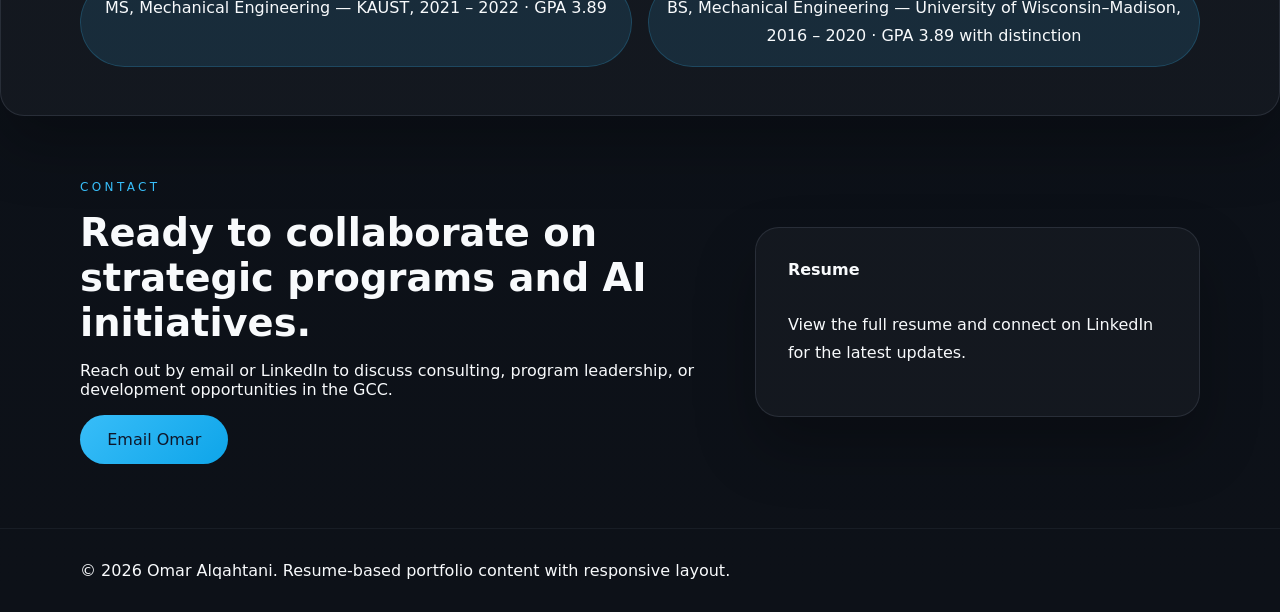
==== commit f9412e40: "change" ====
--- a/index.html
+++ b/index.html
@@ -38,7 +38,7 @@
           </div>
         </div>
         <div class="hero-image">
-          <img src="data/Omar-Alqahtani.JPG" alt="Omar Alqahtani" />
+          <img src="data/Omar-Alqahtani.PNG" alt="Omar Alqahtani" />
         </div>
       </div>
     </section>
--- a/styles.css
+++ b/styles.css
@@ -333,7 +333,7 @@
   justify-content: center;
   border-radius: var(--radius);
   overflow: hidden;
-  background: rgba(255, 255, 255, 0.03);
+  background: transparent;
   border: 1px solid var(--border);
   min-height: 320px;
   transition: all 0.4s ease;
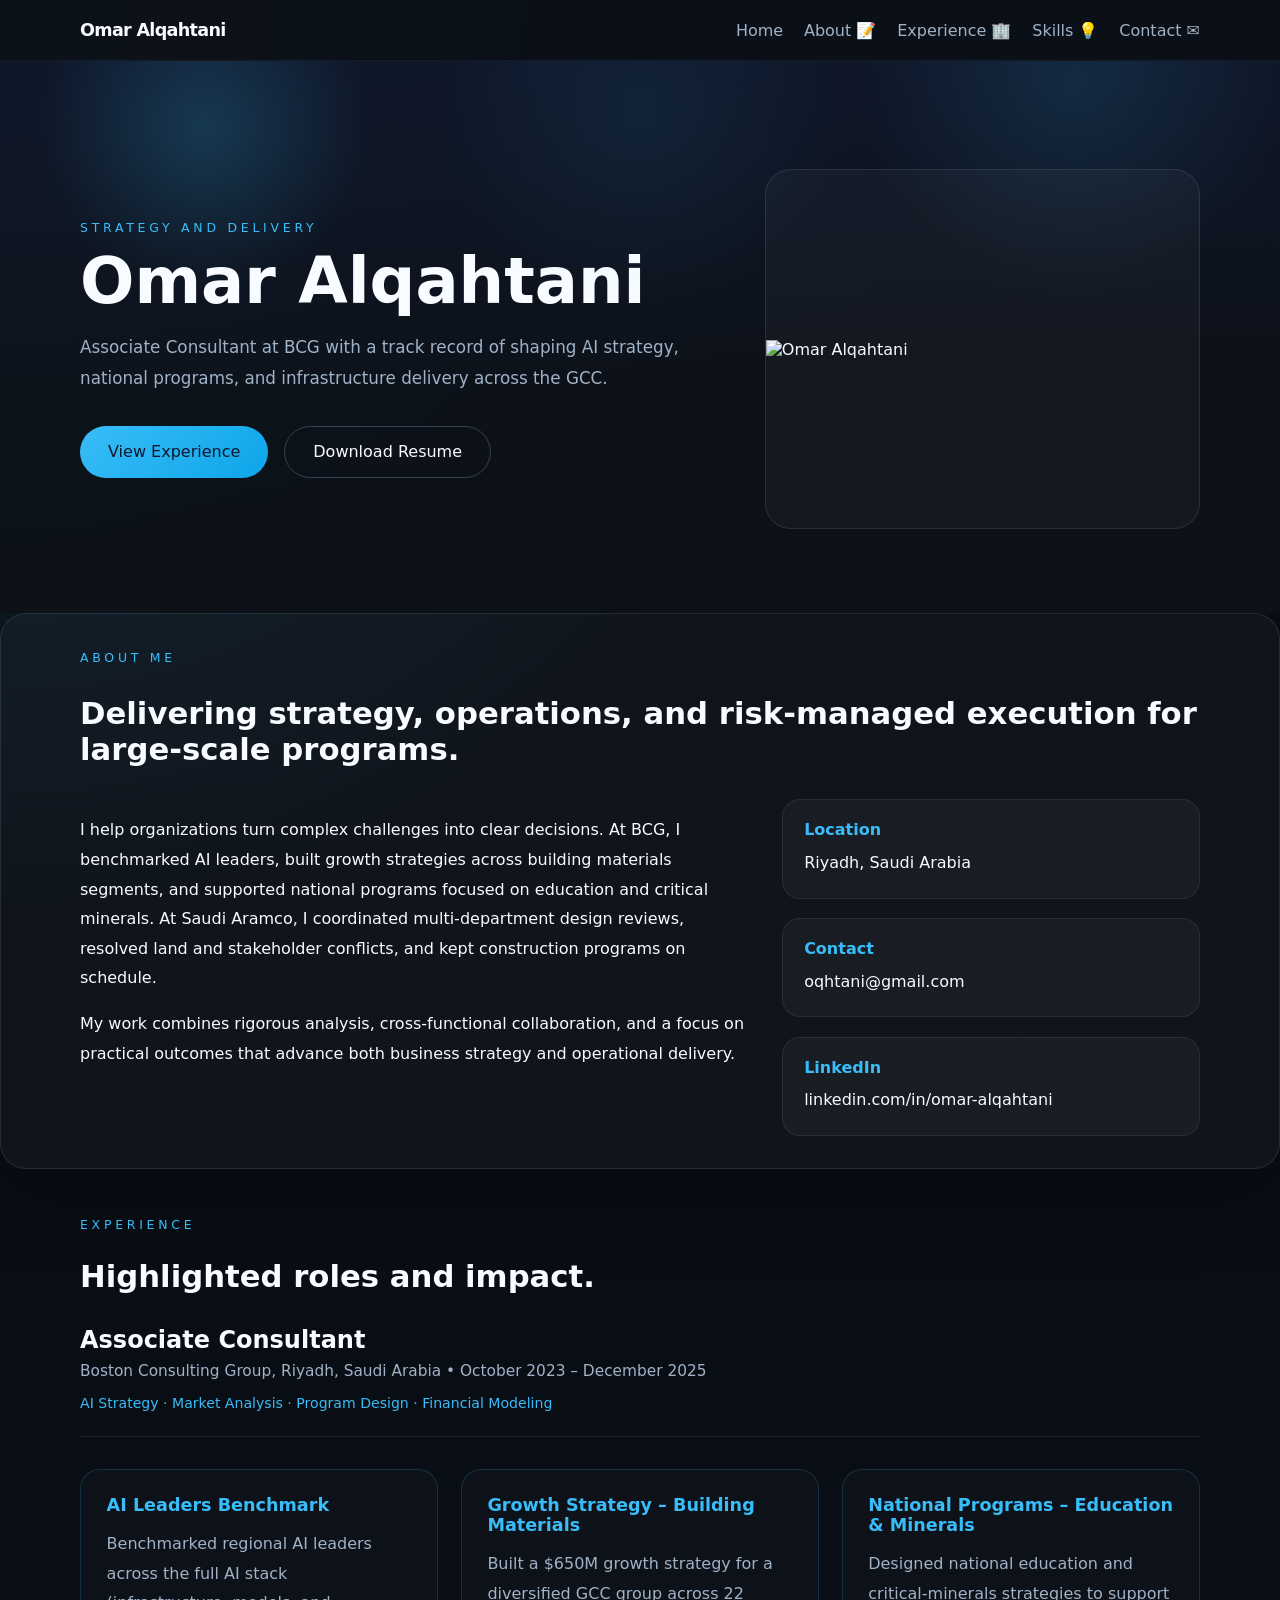
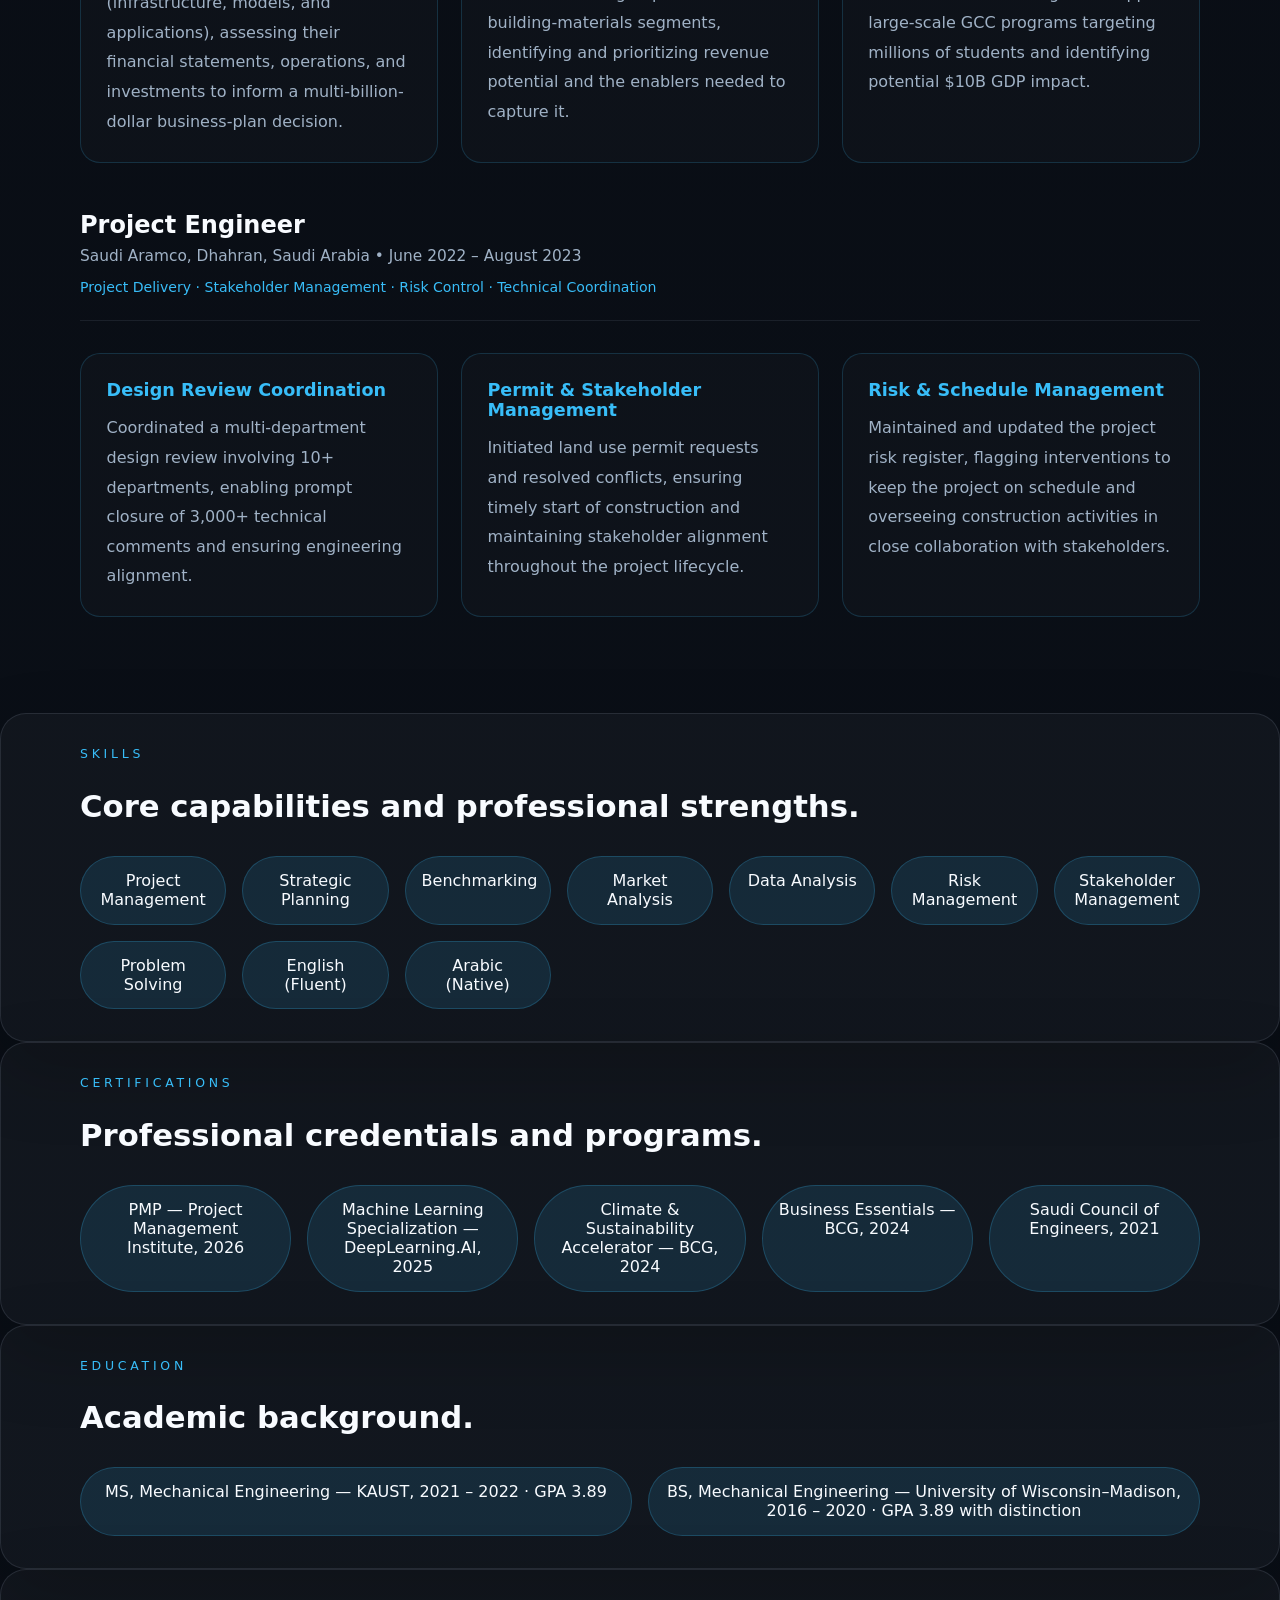
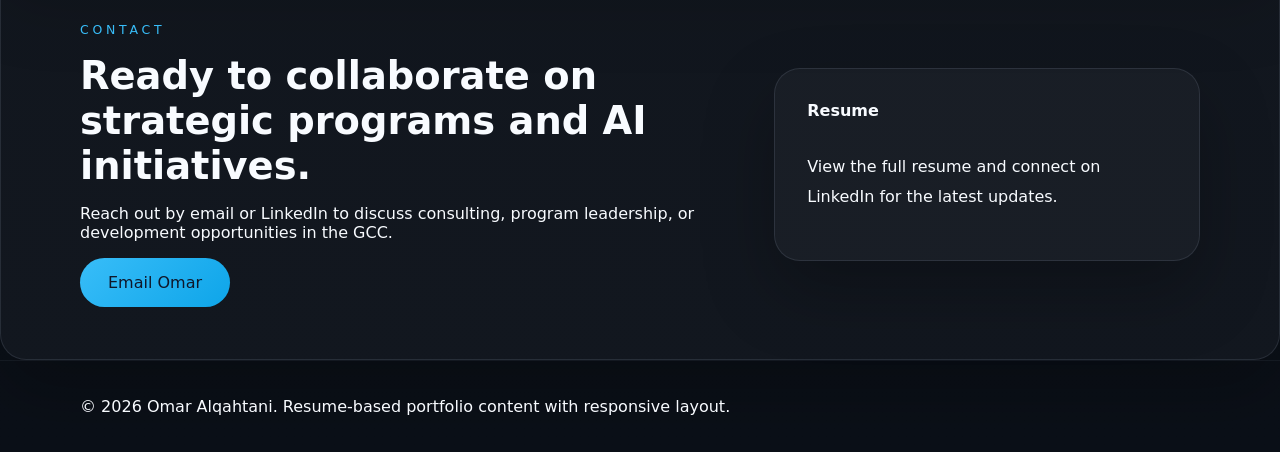
==== commit 677f8e67: "change" ====
--- a/index.html
+++ b/index.html
@@ -3,6 +3,7 @@
 <head>
   <meta charset="UTF-8" />
   <meta name="viewport" content="width=device-width, initial-scale=1.0" />
+  <meta name="description" content="Associate Consultant at BCG focused on AI strategy, program delivery, and GCC growth initiatives." />
   <title>Omar Alqahtani | Strategy, AI, and Project Delivery</title>
   <link rel="stylesheet" href="styles.css" />
 </head>
@@ -17,10 +18,10 @@
       </button>
       <nav class="site-nav" aria-label="Primary navigation">
         <a href="#home">Home</a>
-        <a href="#about">About</a>
-        <a href="#experience">Experience</a>
-        <a href="#skills">Skills</a>
-        <a href="#contact">Contact</a>
+        <a href="#about">About 📝</a>
+        <a href="#experience">Experience 🏢</a>
+        <a href="#skills">Skills 💡</a>
+        <a href="#contact">Contact ✉️</a>
       </nav>
     </div>
   </header>
--- a/styles.css
+++ b/styles.css
@@ -1,15 +1,16 @@
 :root {
   color-scheme: dark;
-  --bg: #0d1118;
-  --surface: #161b22;
-  --surface-strong: #21262d;
-  --text: #f8fafc;
-  --muted: #94a3b8;
+  --bg: #0b1018;
+  --surface: #131b26;
+  --surface-soft: #17222f;
+  --surface-strong: #1f2d3d;
+  --text: #f8fbff;
+  --muted: #a0b2c6;
   --accent: #38bdf8;
   --accent-strong: #0ea5e9;
   --border: rgba(148, 163, 184, 0.16);
-  --radius: 24px;
-  --shadow: 0 30px 60px rgba(0, 0, 0, 0.25);
+  --radius: 26px;
+  --shadow: 0 30px 70px rgba(0, 0, 0, 0.25);
 }
 
 * {
@@ -24,88 +25,9 @@
   margin: 0;
   min-height: 100vh;
   font-family: Inter, system-ui, -apple-system, BlinkMacSystemFont, 'Segoe UI', sans-serif;
-  background: radial-gradient(circle at top, rgba(56, 189, 248, 0.12), transparent 32%),
-    linear-gradient(180deg, #08101a 0%, #0d1118 100%);
+  background: radial-gradient(circle at top left, rgba(56, 189, 248, 0.16), transparent 24%),
+    linear-gradient(180deg, #080c13 0%, var(--bg) 100%);
   color: var(--text);
-}
-
-@keyframes fadeInUp {
-  from {
-    opacity: 0;
-    transform: translateY(30px);
-  }
-  to {
-    opacity: 1;
-    transform: translateY(0);
-  }
-}
-
-@keyframes fadeInScale {
-  from {
-    opacity: 0;
-    transform: scale(0.95);
-  }
-  to {
-    opacity: 1;
-    transform: scale(1);
-  }
-}
-
-.section,
-.project-card,
-.hero-card,
-.hero-image {
-  opacity: 0;
-  animation: fadeInUp 0.8s ease forwards;
-}
-
-.section {
-  animation-delay: 0.1s;
-}
-
-.project-card {
-  animation-delay: 0.2s;
-}
-
-.project-card:nth-child(2) {
-  animation-delay: 0.4s;
-}
-
-.work-card {
-  opacity: 0;
-  animation: fadeInUp 0.6s ease forwards;
-}
-
-.work-card:nth-child(1) {
-  animation-delay: 0.2s;
-}
-
-.work-card:nth-child(2) {
-  animation-delay: 0.4s;
-}
-
-.work-card:nth-child(3) {
-  animation-delay: 0.6s;
-}
-
-.role-header {
-  opacity: 0;
-  animation: fadeInUp 0.8s ease forwards;
-  animation-delay: 0.1s;
-}
-
-.revealed {
-  opacity: 1 !important;
-}
-
-.site-header {
-  transition: background 0.3s ease, backdrop-filter 0.3s ease;
-}
-
-.site-header.scrolled {
-  background: rgba(13, 17, 24, 0.98);
-  border-bottom-color: rgba(148, 163, 184, 0.16);
-  box-shadow: 0 4px 12px rgba(0, 0, 0, 0.15);
 }
 
 img {
@@ -116,10 +38,10 @@
 a {
   color: inherit;
   text-decoration: none;
-  transition: color 0.3s ease;
-}
-
-a:hover {
+}
+
+a:hover,
+button:hover {
   color: var(--accent);
 }
 
@@ -137,10 +59,14 @@
 .site-header {
   position: sticky;
   top: 0;
-  z-index: 10;
-  background: rgba(13, 17, 24, 0.94);
+  z-index: 20;
+  background: rgba(13, 17, 24, 0.92);
   border-bottom: 1px solid rgba(148, 163, 184, 0.08);
   backdrop-filter: blur(16px);
+}
+
+.site-header.scrolled {
+  background: rgba(13, 17, 24, 0.98);
 }
 
 .header-inner,
@@ -151,35 +77,37 @@
   align-items: center;
   justify-content: space-between;
   gap: 1.5rem;
-  padding: 1rem 0;
+  padding: 1.25rem 0;
 }
 
 .brand {
   font-weight: 700;
+  font-size: 1.1rem;
   letter-spacing: -0.04em;
 }
 
 .site-nav {
   display: flex;
   align-items: center;
-  gap: 1.25rem;
+  gap: 1.3rem;
+  flex-wrap: wrap;
 }
 
 .site-nav a {
   color: var(--muted);
-  transition: color 0.3s ease;
   position: relative;
+  transition: color 0.25s ease;
 }
 
 .site-nav a::after {
   content: '';
   position: absolute;
-  bottom: -4px;
   left: 0;
+  bottom: -6px;
   width: 0;
   height: 2px;
   background: var(--accent);
-  transition: width 0.3s ease;
+  transition: width 0.25s ease;
 }
 
 .site-nav a:hover {
@@ -195,33 +123,59 @@
   border: 0;
   background: transparent;
   cursor: pointer;
-  padding: 0.5rem;
+  padding: 0.65rem;
 }
 
 .nav-toggle span {
   display: block;
-  width: 24px;
+  width: 26px;
   height: 2px;
   margin: 5px 0;
   background: var(--text);
-  transition: transform 0.3s ease;
+  transition: transform 0.3s ease, opacity 0.3s ease;
+}
+
+.nav-toggle.active span:nth-child(1) {
+  transform: translateY(7px) rotate(45deg);
+}
+
+.nav-toggle.active span:nth-child(2) {
+  opacity: 0;
+}
+
+.nav-toggle.active span:nth-child(3) {
+  transform: translateY(-7px) rotate(-45deg);
 }
 
 .hero-section {
-  padding: 5rem 0 4rem;
+  position: relative;
+  padding: 5.5rem 0 4rem;
+  overflow: hidden;
+  background: radial-gradient(circle at 16% 12%, rgba(56, 189, 248, 0.2), transparent 14%),
+    radial-gradient(circle at 84% 4%, rgba(56, 189, 248, 0.12), transparent 18%),
+    linear-gradient(180deg, rgba(15, 23, 42, 0.95) 0%, rgba(13, 17, 24, 0.82) 60%, rgba(13, 17, 24, 0.9) 100%);
+  transition: background 0.4s ease;
+}
+
+.hero-section::before {
+  content: '';
+  position: absolute;
+  inset: 0;
+  background: radial-gradient(circle at 50% 10%, rgba(56, 189, 248, 0.08), transparent 25%);
+  pointer-events: none;
 }
 
 .hero-inner {
   display: grid;
-  grid-template-columns: minmax(0, 1.4fr) minmax(280px, 1fr);
+  grid-template-columns: minmax(0, 1.5fr) minmax(320px, 1fr);
   gap: 2rem;
-  align-items: start;
+  align-items: center;
 }
 
 .eyebrow {
   text-transform: uppercase;
-  letter-spacing: 0.28em;
-  font-size: 0.75rem;
+  letter-spacing: 0.3em;
+  font-size: 0.78rem;
   color: var(--accent);
   margin: 0 0 1rem;
 }
@@ -234,9 +188,9 @@
 }
 
 h1 {
-  font-size: clamp(2.75rem, 4vw, 4.5rem);
-  line-height: 0.98;
-  margin: 0 0 1rem;
+  font-size: clamp(2.8rem, 5vw, 4.4rem);
+  line-height: 0.95;
+  margin: 0 0 1.25rem;
 }
 
 h2 {
@@ -248,15 +202,16 @@
 .section-about p,
 .project-card p,
 .contact-card p,
-.skills-grid span,
-.about-details span {
-  line-height: 1.8;
+.about-details span,
+.work-card p {
+  line-height: 1.85;
 }
 
 .hero-copy {
   max-width: 42rem;
-  margin: 0 0 1.75rem;
+  margin: 0 0 2rem;
   color: var(--muted);
+  font-size: 1.05rem;
 }
 
 .hero-actions {
@@ -270,8 +225,8 @@
   align-items: center;
   justify-content: center;
   border-radius: 999px;
-  padding: 0.95rem 1.7rem;
-  transition: transform 0.3s ease, background-color 0.3s ease, color 0.3s ease, box-shadow 0.3s ease;
+  padding: 0.95rem 1.75rem;
+  transition: transform 0.25s ease, box-shadow 0.25s ease, background-color 0.25s ease;
   position: relative;
   overflow: hidden;
 }
@@ -286,17 +241,17 @@
   border-radius: 50%;
   background: rgba(255, 255, 255, 0.1);
   transform: translate(-50%, -50%);
-  transition: width 0.6s ease, height 0.6s ease;
+  transition: width 0.5s ease, height 0.5s ease;
 }
 
 .button:hover {
-  transform: translateY(-3px);
-  box-shadow: 0 8px 20px rgba(56, 189, 248, 0.25);
+  transform: translateY(-2px);
+  box-shadow: 0 18px 40px rgba(56, 189, 248, 0.15);
 }
 
 .button:hover::before {
-  width: 300px;
-  height: 300px;
+  width: 260px;
+  height: 260px;
 }
 
 .button-primary {
@@ -307,24 +262,11 @@
 .button-secondary {
   border: 1px solid rgba(148, 163, 184, 0.32);
   color: var(--text);
-  transition: border-color 0.3s ease, background-color 0.3s ease;
 }
 
 .button-secondary:hover {
   border-color: var(--accent);
-  background: rgba(56, 189, 248, 0.08);
-}
-
-.hero-card,
-.project-card,
-.contact-card,
-.section-about,
-.section-skills {
-  background: rgba(255, 255, 255, 0.03);
-  border: 1px solid var(--border);
-  box-shadow: var(--shadow);
-  border-radius: var(--radius);
-  padding: 2rem;
+  background: rgba(56, 189, 248, 0.1);
 }
 
 .hero-image {
@@ -333,66 +275,76 @@
   justify-content: center;
   border-radius: var(--radius);
   overflow: hidden;
-  background: transparent;
+  background: rgba(255, 255, 255, 0.03);
   border: 1px solid var(--border);
-  min-height: 320px;
-  transition: all 0.4s ease;
+  min-height: 360px;
+  transition: all 0.35s ease;
 }
 
 .hero-image:hover {
-  border-color: rgba(56, 189, 248, 0.4);
-  box-shadow: 0 12px 30px rgba(56, 189, 248, 0.15);
+  border-color: rgba(56, 189, 248, 0.3);
+  box-shadow: 0 18px 50px rgba(56, 189, 248, 0.12);
 }
 
 .hero-image img {
   width: 100%;
   height: 100%;
   object-fit: cover;
+  transition: transform 0.6s ease;
+}
+
+.hero-image:hover img {
+  transform: scale(1.04);
+}
+
+.section {
+  padding: 3rem 0;
+}
+
+.section-heading {
+  margin-bottom: 2rem;
+  display: grid;
+  gap: 0.65rem;
+}
+
+.section-heading h2 {
+  font-size: clamp(1.9rem, 2.4vw, 3rem);
+}
+
+.section-about,
+.section-skills,
+.section-contact,
+.hero-card,
+.project-card,
+.contact-card {
+  background: rgba(255, 255, 255, 0.03);
+  border: 1px solid var(--border);
+  box-shadow: var(--shadow);
+  border-radius: var(--radius);
+  padding: 2rem;
+}
+
+.about-grid {
+  display: grid;
+  gap: 2rem;
+  grid-template-columns: 1.6fr 1fr;
+}
+
+.about-details {
+  display: grid;
+  gap: 1.2rem;
+}
+
+.about-details div {
+  background: rgba(255, 255, 255, 0.04);
+  border: 1px solid rgba(148, 163, 184, 0.12);
+  border-radius: 18px;
+  padding: 1.25rem 1.35rem;
+}
+
+.about-details strong {
   display: block;
-  transition: transform 0.6s ease;
-}
-
-.hero-image:hover img {
-  transform: scale(1.05);
-}
-
-.hero-card {
-  min-height: 240px;
-  display: grid;
-  place-content: center;
-}
-
-.hero-card ul,
-.project-card ul {
-  margin: 1.25rem 0 0;
-  padding-left: 1.2rem;
-  color: var(--muted);
-}
-
-.hero-card ul li,
-.project-card ul li {
-  margin-bottom: 0.75rem;
-}
-
-.project-card {
-  border-left: 4px solid rgba(56, 189, 248, 0.35);
-  transition: transform 0.4s cubic-bezier(0.34, 1.56, 0.64, 1), 
-              box-shadow 0.4s ease, 
-              border-left-color 0.4s ease;
-}
-
-.project-card:hover {
-  transform: translateY(-8px) scale(1.02);
-  box-shadow: 0 16px 40px rgba(56, 189, 248, 0.2);
-  border-left-color: var(--accent);
-}
-
-.project-card p {
-  margin: 0.75rem 0 0;
-  transition: color 0.3s ease;
-}
-
-.project-card:hover p {
+  margin-bottom: 0.55rem;
   color: var(--accent);
 }
 
@@ -402,127 +354,57 @@
 
 .role-header {
   margin-bottom: 2rem;
-  padding: 1.5rem 0;
-  border-bottom: 1px solid rgba(148, 163, 184, 0.1);
+  padding-bottom: 1.5rem;
+  border-bottom: 1px solid rgba(148, 163, 184, 0.12);
 }
 
 .role-header h3 {
   font-size: 1.5rem;
-  margin: 0 0 0.5rem 0;
-  color: var(--text);
+  margin: 0 0 0.5rem;
 }
 
 .role-header p {
   color: var(--muted);
-  margin: 0.5rem 0;
-  font-size: 0.95rem;
+  margin: 0.4rem 0 0;
+  font-size: 0.96rem;
 }
 
 .role-skills {
   display: inline-block;
   color: var(--accent);
-  font-size: 0.85rem;
-  margin-top: 0.75rem;
+  font-size: 0.88rem;
+  margin-top: 0.9rem;
 }
 
 .work-examples {
   display: grid;
   grid-template-columns: repeat(auto-fit, minmax(300px, 1fr));
-  gap: 1.5rem;
+  gap: 1.4rem;
 }
 
 .work-card {
   background: rgba(255, 255, 255, 0.02);
-  border: 1px solid rgba(56, 189, 248, 0.2);
-  border-radius: 1rem;
-  padding: 1.5rem;
-  transition: all 0.4s cubic-bezier(0.34, 1.56, 0.64, 1);
+  border: 1px solid rgba(56, 189, 248, 0.18);
+  border-radius: 1.25rem;
+  padding: 1.6rem;
+  transition: transform 0.3s ease, border-color 0.3s ease, box-shadow 0.3s ease;
 }
 
 .work-card:hover {
-  background: rgba(255, 255, 255, 0.05);
+  transform: translateY(-6px);
   border-color: rgba(56, 189, 248, 0.4);
-  transform: translateY(-6px);
-  box-shadow: 0 12px 30px rgba(56, 189, 248, 0.1);
+  box-shadow: 0 18px 40px rgba(56, 189, 248, 0.12);
 }
 
 .work-card h4 {
-  margin: 0 0 0.75rem 0;
+  margin: 0 0 0.85rem;
   color: var(--accent);
   font-size: 1.1rem;
 }
 
 .work-card p {
   color: var(--muted);
-  line-height: 1.8;
   margin: 0;
-}
-
-.work-card:hover p {
-  color: var(--text);
-}
-
-.section-heading {
-  margin-bottom: 2rem;
-  display: grid;
-  gap: 0.5rem;
-}
-
-.section-heading h2 {
-  font-size: clamp(1.9rem, 2.4vw, 3rem);
-}
-
-.section {
-  padding: 3rem 0;
-}
-
-.section-heading {
-  margin-bottom: 2rem;
-}
-
-.about-grid {
-  display: grid;
-  gap: 2rem;
-  grid-template-columns: 1.6fr 1fr;
-}
-
-.about-details {
-  display: grid;
-  gap: 1.25rem;
-}
-
-.about-details div {
-  background: rgba(255, 255, 255, 0.04);
-  border: 1px solid rgba(148, 163, 184, 0.12);
-  border-radius: 1rem;
-  padding: 1rem 1.25rem;
-}
-
-.about-details strong {
-  display: block;
-  margin-bottom: 0.5rem;
-  color: var(--accent);
-}
-
-.project-grid {
-  display: grid;
-  gap: 1.5rem;
-  grid-template-columns: repeat(3, minmax(0, 1fr));
-}
-
-.project-card {
-  border-radius: 1.5rem;
-}
-
-.project-card h3 {
-  margin-top: 0;
-}
-
-.project-card span {
-  display: inline-block;
-  margin-top: 1rem;
-  color: var(--muted);
-  font-size: 0.95rem;
 }
 
 .skills-grid {
@@ -533,24 +415,22 @@
 
 .skills-grid span {
   background: rgba(56, 189, 248, 0.12);
-  border: 1px solid rgba(56, 189, 248, 0.2);
+  border: 1px solid rgba(56, 189, 248, 0.22);
   border-radius: 999px;
   padding: 0.9rem 1rem;
   text-align: center;
-  transition: all 0.3s cubic-bezier(0.34, 1.56, 0.64, 1);
-  cursor: default;
+  transition: transform 0.25s ease, background 0.25s ease, border-color 0.25s ease;
 }
 
 .skills-grid span:hover {
-  background: rgba(56, 189, 248, 0.25);
+  background: rgba(56, 189, 248, 0.2);
   border-color: var(--accent);
-  transform: translateY(-4px) scale(1.08);
-  box-shadow: 0 8px 16px rgba(56, 189, 248, 0.15);
+  transform: translateY(-2px);
 }
 
 .contact-inner {
   display: grid;
-  grid-template-columns: 1.3fr 0.9fr;
+  grid-template-columns: 1.4fr 0.9fr;
   gap: 2rem;
 }
 
@@ -564,26 +444,21 @@
 }
 
 .footer-inner {
-  padding: 1rem 0;
+  padding: 1.25rem 0;
   justify-content: flex-start;
 }
 
-@media (max-width: 900px) {
+@media (max-width: 980px) {
   .hero-inner,
   .about-grid,
   .contact-inner,
-  .project-grid,
-  .work-examples {
+  .work-examples,
+  .skills-grid {
     grid-template-columns: 1fr;
   }
-
-  .site-header {
-    padding: 0 0.5rem;
-  }
-}
-
-@media (max-width: 700px) {
-  .site-header,
+}
+
+@media (max-width: 760px) {
   .header-inner {
     flex-direction: column;
     align-items: stretch;
@@ -591,13 +466,17 @@
 
   .site-nav {
     flex-direction: column;
-    gap: 0.75rem;
+    gap: 0.9rem;
     width: 100%;
-    display: none;
+    max-height: 0;
+    overflow: hidden;
+    opacity: 0;
+    transition: max-height 0.35s ease, opacity 0.35s ease;
   }
 
   .site-nav.active {
-    display: flex;
+    max-height: 480px;
+    opacity: 1;
   }
 
   .nav-toggle {
@@ -607,4 +486,8 @@
   .hero-section {
     padding-top: 4rem;
   }
-}
+
+  .hero-section::before {
+    background: radial-gradient(circle at 50% 5%, rgba(56, 189, 248, 0.1), transparent 22%);
+  }
+}
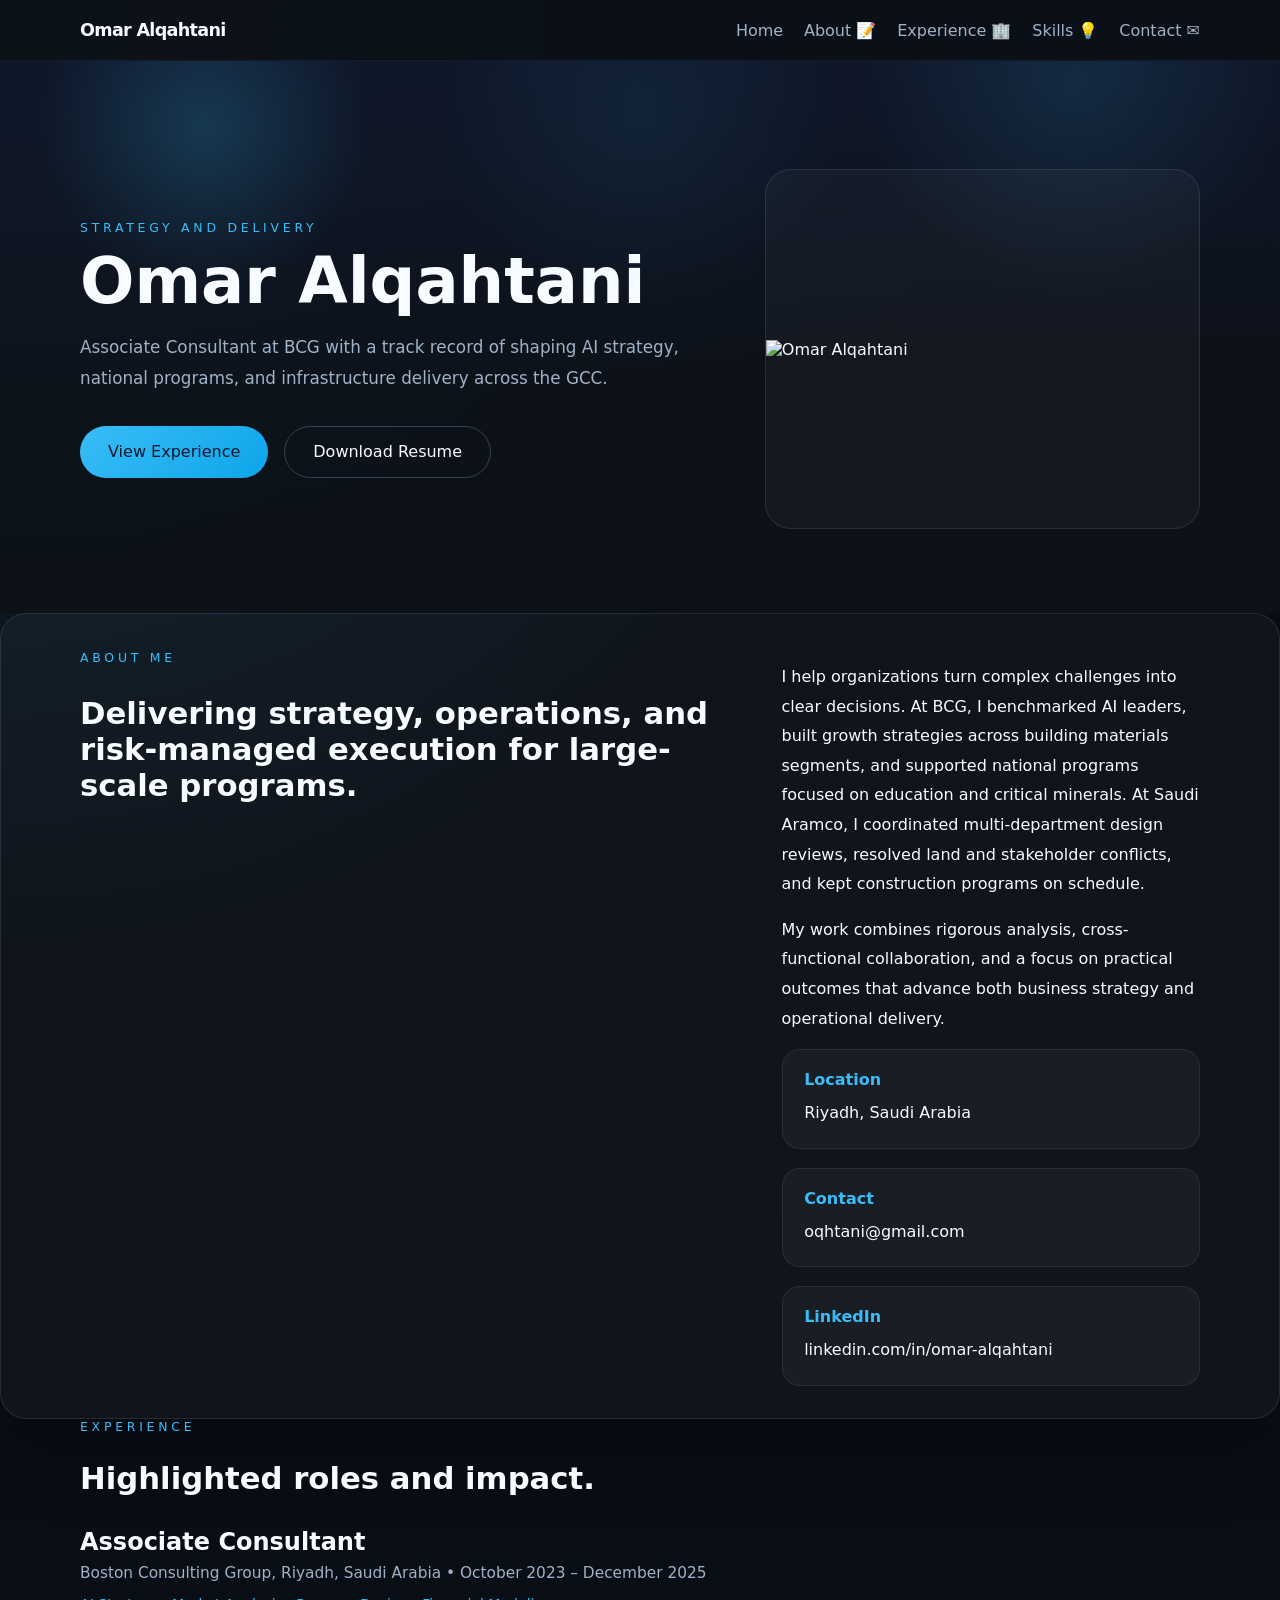
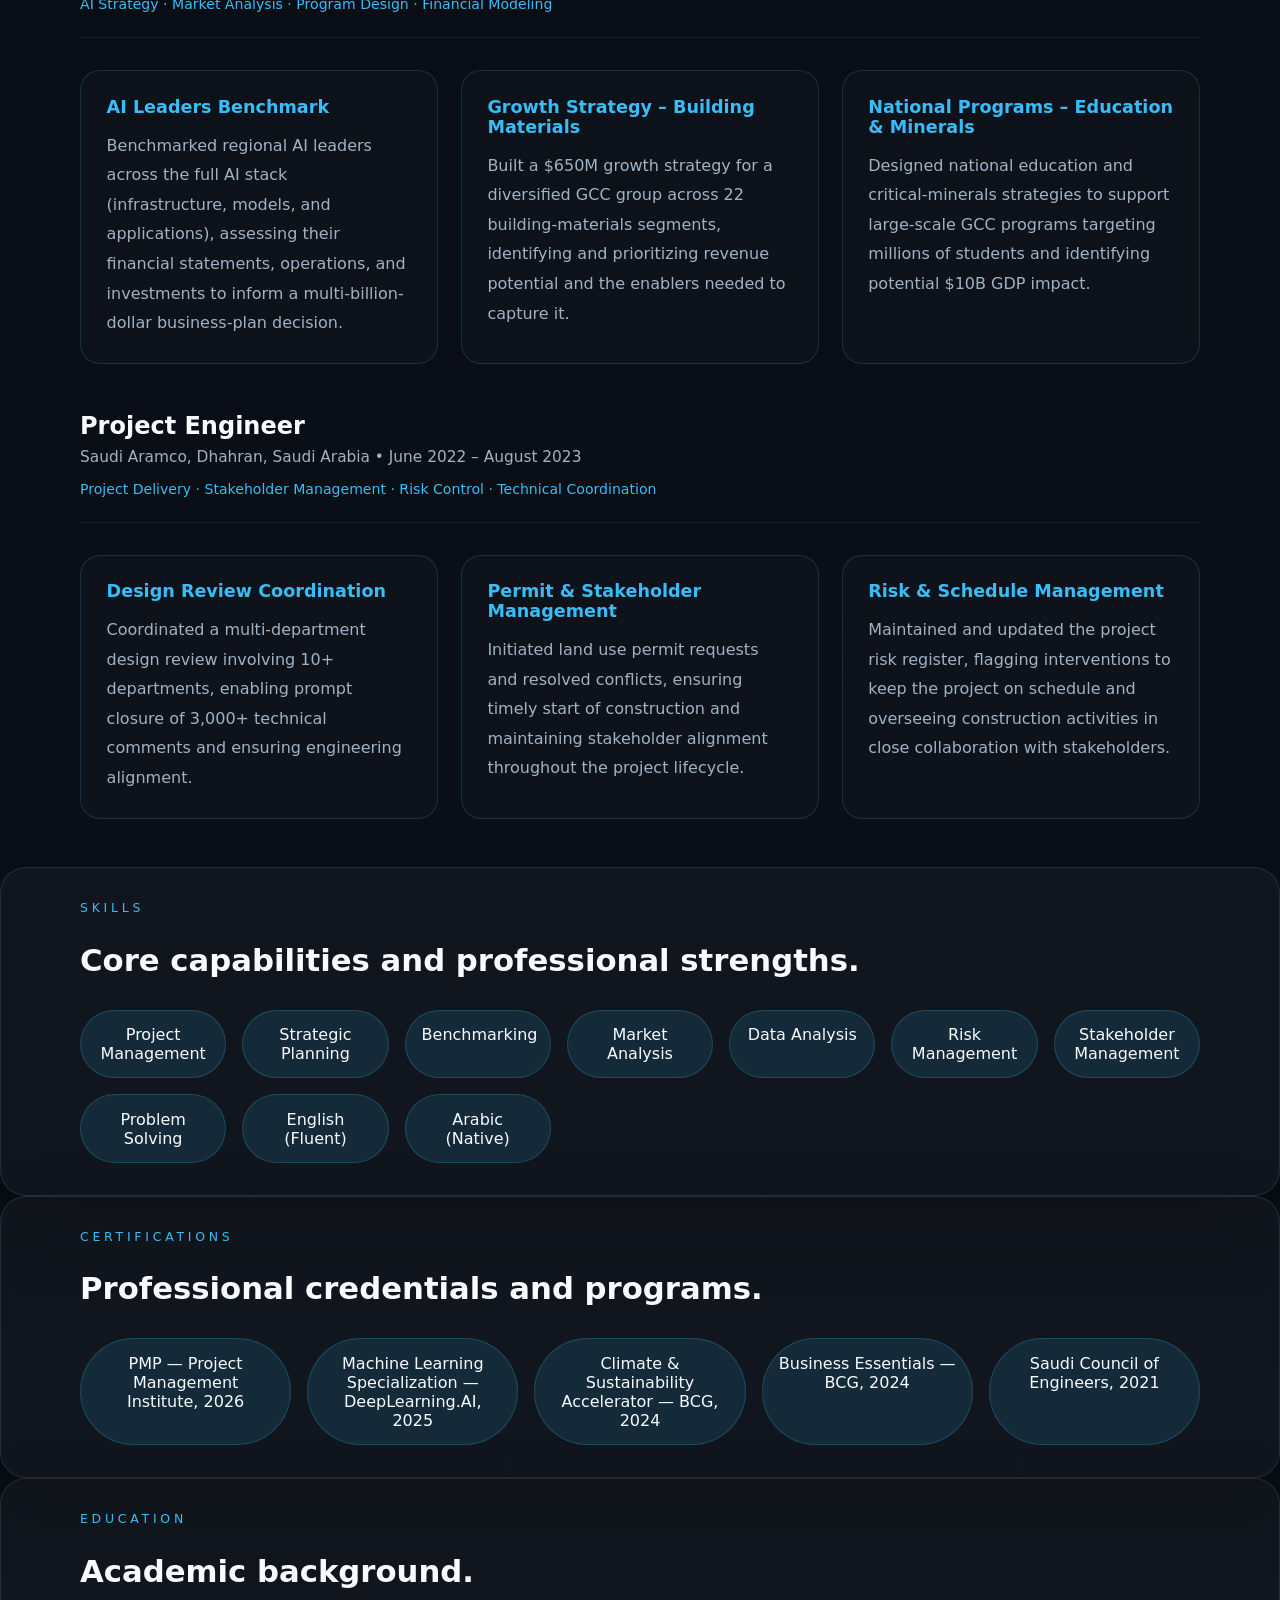
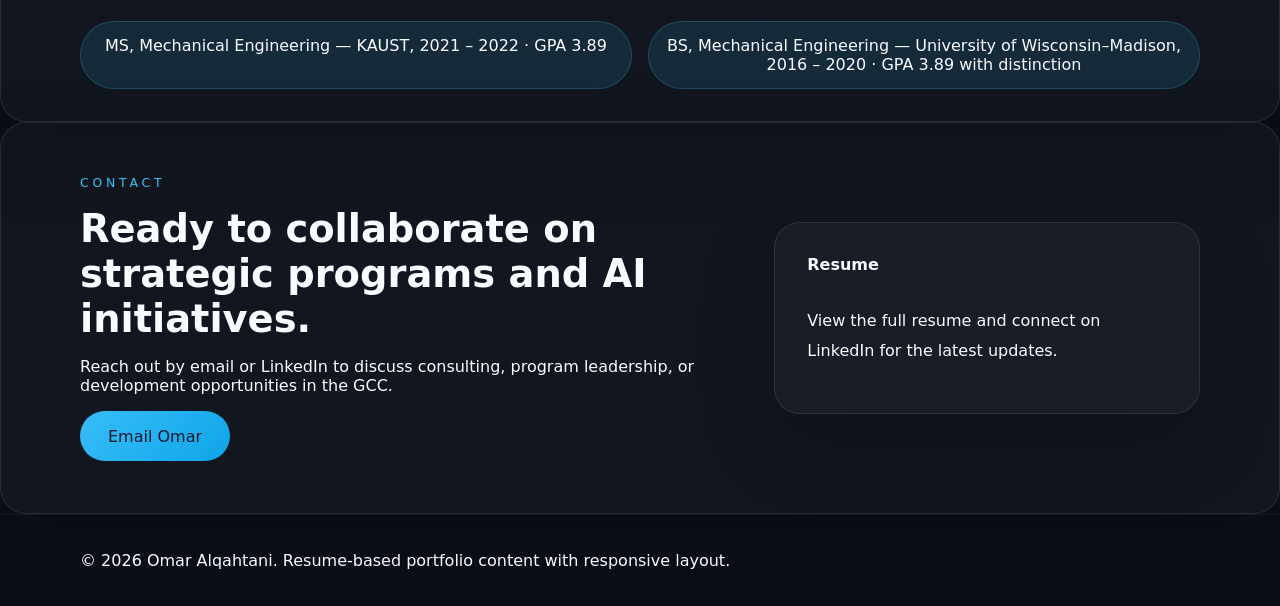
==== commit d1436eda: "update elementor" ====
--- a/index.html
+++ b/index.html
@@ -27,169 +27,259 @@
   </header>
 
   <main>
-    <section id="home" class="hero-section">
-      <div class="container hero-inner">
-        <div>
-          <p class="eyebrow">Strategy and delivery</p>
-          <h1>Omar Alqahtani</h1>
-          <p class="hero-copy">Associate Consultant at BCG with a track record of shaping AI strategy, national programs, and infrastructure delivery across the GCC.</p>
-          <div class="hero-actions">
-            <a class="button button-primary" href="#experience">View Experience</a>
-            <a class="button button-secondary" href="data/Omar-Alqahtani-Resume-2026.pdf" target="_blank" rel="noreferrer">Download Resume</a>
-          </div>
-        </div>
-        <div class="hero-image">
-          <img src="data/Omar-Alqahtani.PNG" alt="Omar Alqahtani" />
-        </div>
-      </div>
-    </section>
-
-    <section id="about" class="section section-about">
-      <div class="container">
-        <div class="section-heading">
-          <p class="eyebrow">About Me</p>
-          <h2>Delivering strategy, operations, and risk-managed execution for large-scale programs.</h2>
-        </div>
-        <div class="about-grid">
-          <div>
-            <p>I help organizations turn complex challenges into clear decisions. At BCG, I benchmarked AI leaders, built growth strategies across building materials segments, and supported national programs focused on education and critical minerals. At Saudi Aramco, I coordinated multi-department design reviews, resolved land and stakeholder conflicts, and kept construction programs on schedule.</p>
-            <p>My work combines rigorous analysis, cross-functional collaboration, and a focus on practical outcomes that advance both business strategy and operational delivery.</p>
-          </div>
-          <div class="about-details">
-            <div>
-              <strong>Location</strong>
-              <span>Riyadh, Saudi Arabia</span>
-            </div>
-            <div>
-              <strong>Contact</strong>
-              <span>oqhtani@gmail.com</span>
-            </div>
-            <div>
-              <strong>LinkedIn</strong>
-              <span><a href="https://www.linkedin.com/in/omar-alqahtani" target="_blank" rel="noreferrer">linkedin.com/in/omar-alqahtani</a></span>
-            </div>
-          </div>
-        </div>
-      </div>
-    </section>
-
-    <section id="experience" class="section section-projects">
-      <div class="container">
-        <div class="section-heading">
-          <p class="eyebrow">Experience</p>
-          <h2>Highlighted roles and impact.</h2>
-        </div>
-
-        <div class="role-section">
-          <div class="role-header">
-            <h3>Associate Consultant</h3>
-            <p>Boston Consulting Group, Riyadh, Saudi Arabia • October 2023 – December 2025</p>
-            <span class="role-skills">AI Strategy · Market Analysis · Program Design · Financial Modeling</span>
-          </div>
-          <div class="work-examples">
-            <article class="work-card">
-              <h4>AI Leaders Benchmark</h4>
-              <p>Benchmarked regional AI leaders across the full AI stack (infrastructure, models, and applications), assessing their financial statements, operations, and investments to inform a multi-billion-dollar business-plan decision.</p>
-            </article>
-            <article class="work-card">
-              <h4>Growth Strategy – Building Materials</h4>
-              <p>Built a $650M growth strategy for a diversified GCC group across 22 building-materials segments, identifying and prioritizing revenue potential and the enablers needed to capture it.</p>
-            </article>
-            <article class="work-card">
-              <h4>National Programs – Education & Minerals</h4>
-              <p>Designed national education and critical-minerals strategies to support large-scale GCC programs targeting millions of students and identifying potential $10B GDP impact.</p>
-            </article>
-          </div>
-        </div>
-
-        <div class="role-section">
-          <div class="role-header">
-            <h3>Project Engineer</h3>
-            <p>Saudi Aramco, Dhahran, Saudi Arabia • June 2022 – August 2023</p>
-            <span class="role-skills">Project Delivery · Stakeholder Management · Risk Control · Technical Coordination</span>
-          </div>
-          <div class="work-examples">
-            <article class="work-card">
-              <h4>Design Review Coordination</h4>
-              <p>Coordinated a multi-department design review involving 10+ departments, enabling prompt closure of 3,000+ technical comments and ensuring engineering alignment.</p>
-            </article>
-            <article class="work-card">
-              <h4>Permit & Stakeholder Management</h4>
-              <p>Initiated land use permit requests and resolved conflicts, ensuring timely start of construction and maintaining stakeholder alignment throughout the project lifecycle.</p>
-            </article>
-            <article class="work-card">
-              <h4>Risk & Schedule Management</h4>
-              <p>Maintained and updated the project risk register, flagging interventions to keep the project on schedule and overseeing construction activities in close collaboration with stakeholders.</p>
-            </article>
-          </div>
-        </div>
-      </div>
-    </section>
-
-    <section id="skills" class="section section-skills">
-      <div class="container">
-        <div class="section-heading">
-          <p class="eyebrow">Skills</p>
-          <h2>Core capabilities and professional strengths.</h2>
-        </div>
-        <div class="skills-grid">
-          <span>Project Management</span>
-          <span>Strategic Planning</span>
-          <span>Benchmarking</span>
-          <span>Market Analysis</span>
-          <span>Data Analysis</span>
-          <span>Risk Management</span>
-          <span>Stakeholder Management</span>
-          <span>Problem Solving</span>
-          <span>English (Fluent)</span>
-          <span>Arabic (Native)</span>
-        </div>
-      </div>
-    </section>
-
-    <section id="certifications" class="section section-skills">
-      <div class="container">
-        <div class="section-heading">
-          <p class="eyebrow">Certifications</p>
-          <h2>Professional credentials and programs.</h2>
-        </div>
-        <div class="skills-grid">
-          <span>PMP — Project Management Institute, 2026</span>
-          <span>Machine Learning Specialization — DeepLearning.AI, 2025</span>
-          <span>Climate & Sustainability Accelerator — BCG, 2024</span>
-          <span>Business Essentials — BCG, 2024</span>
-          <span>Saudi Council of Engineers, 2021</span>
-        </div>
-      </div>
-    </section>
-
-    <section id="education" class="section section-skills">
-      <div class="container">
-        <div class="section-heading">
-          <p class="eyebrow">Education</p>
-          <h2>Academic background.</h2>
-        </div>
-        <div class="skills-grid">
-          <span>MS, Mechanical Engineering — KAUST, 2021 – 2022 · GPA 3.89</span>
-          <span>BS, Mechanical Engineering — University of Wisconsin–Madison, 2016 – 2020 · GPA 3.89 with distinction</span>
-        </div>
-      </div>
-    </section>
-
-    <section id="contact" class="section section-contact">
-      <div class="container contact-inner">
-        <div>
-          <p class="eyebrow">Contact</p>
-          <h2>Ready to collaborate on strategic programs and AI initiatives.</h2>
-          <p>Reach out by email or LinkedIn to discuss consulting, program leadership, or development opportunities in the GCC.</p>
-          <a class="button button-primary" href="mailto:oqhtani@gmail.com">Email Omar</a>
-        </div>
-        <div class="contact-card">
-          <strong>Resume</strong>
-          <p><a href="data/Omar-Alqahtani-Resume-2026.pdf" target="_blank" rel="noreferrer">View the full resume</a> and connect on LinkedIn for the latest updates.</p>
-        </div>
-      </div>
-    </section>
+    <div data-elementor-type="wp-page" class="elementor elementor-1">
+      <section id="home" class="elementor-section elementor-top-section elementor-element elementor-section-boxed elementor-section-height-default elementor-section-height-default elementor-section-items-middle hero-section" data-element_type="section">
+        <div class="elementor-container elementor-column-gap-default container hero-inner">
+          <div class="elementor-column elementor-col-50 elementor-top-column elementor-element">
+            <div class="elementor-widget-wrap elementor-element-populated">
+              <div class="elementor-element elementor-widget elementor-widget-heading">
+                <div class="elementor-widget-container">
+                  <p class="eyebrow">Strategy and delivery</p>
+                  <h1>Omar Alqahtani</h1>
+                  <p class="hero-copy">Associate Consultant at BCG with a track record of shaping AI strategy, national programs, and infrastructure delivery across the GCC.</p>
+                  <div class="hero-actions">
+                    <a class="button button-primary" href="#experience">View Experience</a>
+                    <a class="button button-secondary" href="data/Omar-Alqahtani-Resume-2026.pdf" target="_blank" rel="noreferrer">Download Resume</a>
+                  </div>
+                </div>
+              </div>
+            </div>
+          </div>
+          <div class="elementor-column elementor-col-50 elementor-top-column elementor-element">
+            <div class="elementor-widget-wrap elementor-element-populated">
+              <div class="elementor-element elementor-widget elementor-widget-image">
+                <div class="elementor-widget-container">
+                  <div class="hero-image">
+                    <img src="data/Omar-Alqahtani.PNG" alt="Omar Alqahtani" />
+                  </div>
+                </div>
+              </div>
+            </div>
+          </div>
+        </div>
+      </section>
+
+      <section id="about" class="elementor-section elementor-top-section elementor-element elementor-section-boxed elementor-section-height-default elementor-section-height-default section-about" data-element_type="section">
+        <div class="elementor-container elementor-column-gap-default container about-grid">
+          <div class="elementor-column elementor-col-33 elementor-top-column elementor-element">
+            <div class="elementor-widget-wrap elementor-element-populated">
+              <div class="elementor-element elementor-widget elementor-widget-heading">
+                <div class="elementor-widget-container">
+                  <div class="section-heading">
+                    <p class="eyebrow">About Me</p>
+                    <h2>Delivering strategy, operations, and risk-managed execution for large-scale programs.</h2>
+                  </div>
+                </div>
+              </div>
+            </div>
+          </div>
+          <div class="elementor-column elementor-col-66 elementor-top-column elementor-element">
+            <div class="elementor-widget-wrap elementor-element-populated">
+              <div class="elementor-element elementor-widget elementor-widget-text-editor">
+                <div class="elementor-widget-container">
+                  <div>
+                    <p>I help organizations turn complex challenges into clear decisions. At BCG, I benchmarked AI leaders, built growth strategies across building materials segments, and supported national programs focused on education and critical minerals. At Saudi Aramco, I coordinated multi-department design reviews, resolved land and stakeholder conflicts, and kept construction programs on schedule.</p>
+                    <p>My work combines rigorous analysis, cross-functional collaboration, and a focus on practical outcomes that advance both business strategy and operational delivery.</p>
+                  </div>
+                  <div class="about-details">
+                    <div>
+                      <strong>Location</strong>
+                      <span>Riyadh, Saudi Arabia</span>
+                    </div>
+                    <div>
+                      <strong>Contact</strong>
+                      <span>oqhtani@gmail.com</span>
+                    </div>
+                    <div>
+                      <strong>LinkedIn</strong>
+                      <span><a href="https://www.linkedin.com/in/omar-alqahtani" target="_blank" rel="noreferrer">linkedin.com/in/omar-alqahtani</a></span>
+                    </div>
+                  </div>
+                </div>
+              </div>
+            </div>
+          </div>
+        </div>
+      </section>
+
+      <section id="experience" class="elementor-section elementor-top-section elementor-element elementor-section-boxed elementor-section-height-default elementor-section-height-default section-projects" data-element_type="section">
+        <div class="elementor-container elementor-column-gap-default container">
+          <div class="elementor-column elementor-col-100 elementor-top-column elementor-element">
+            <div class="elementor-widget-wrap elementor-element-populated">
+              <div class="elementor-element elementor-widget elementor-widget-heading">
+                <div class="elementor-widget-container">
+                  <div class="section-heading">
+                    <p class="eyebrow">Experience</p>
+                    <h2>Highlighted roles and impact.</h2>
+                  </div>
+                </div>
+              </div>
+              <div class="elementor-element elementor-widget elementor-widget-text-editor">
+                <div class="elementor-widget-container">
+                  <div class="role-section">
+                    <div class="role-header">
+                      <h3>Associate Consultant</h3>
+                      <p>Boston Consulting Group, Riyadh, Saudi Arabia • October 2023 – December 2025</p>
+                      <span class="role-skills">AI Strategy · Market Analysis · Program Design · Financial Modeling</span>
+                    </div>
+                    <div class="work-examples">
+                      <article class="work-card">
+                        <h4>AI Leaders Benchmark</h4>
+                        <p>Benchmarked regional AI leaders across the full AI stack (infrastructure, models, and applications), assessing their financial statements, operations, and investments to inform a multi-billion-dollar business-plan decision.</p>
+                      </article>
+                      <article class="work-card">
+                        <h4>Growth Strategy – Building Materials</h4>
+                        <p>Built a $650M growth strategy for a diversified GCC group across 22 building-materials segments, identifying and prioritizing revenue potential and the enablers needed to capture it.</p>
+                      </article>
+                      <article class="work-card">
+                        <h4>National Programs – Education & Minerals</h4>
+                        <p>Designed national education and critical-minerals strategies to support large-scale GCC programs targeting millions of students and identifying potential $10B GDP impact.</p>
+                      </article>
+                    </div>
+                  </div>
+                  <div class="role-section">
+                    <div class="role-header">
+                      <h3>Project Engineer</h3>
+                      <p>Saudi Aramco, Dhahran, Saudi Arabia • June 2022 – August 2023</p>
+                      <span class="role-skills">Project Delivery · Stakeholder Management · Risk Control · Technical Coordination</span>
+                    </div>
+                    <div class="work-examples">
+                      <article class="work-card">
+                        <h4>Design Review Coordination</h4>
+                        <p>Coordinated a multi-department design review involving 10+ departments, enabling prompt closure of 3,000+ technical comments and ensuring engineering alignment.</p>
+                      </article>
+                      <article class="work-card">
+                        <h4>Permit & Stakeholder Management</h4>
+                        <p>Initiated land use permit requests and resolved conflicts, ensuring timely start of construction and maintaining stakeholder alignment throughout the project lifecycle.</p>
+                      </article>
+                      <article class="work-card">
+                        <h4>Risk & Schedule Management</h4>
+                        <p>Maintained and updated the project risk register, flagging interventions to keep the project on schedule and overseeing construction activities in close collaboration with stakeholders.</p>
+                      </article>
+                    </div>
+                  </div>
+                </div>
+              </div>
+            </div>
+          </div>
+        </div>
+      </section>
+
+      <section id="skills" class="elementor-section elementor-top-section elementor-element elementor-section-boxed elementor-section-height-default elementor-section-height-default section-skills" data-element_type="section">
+        <div class="elementor-container elementor-column-gap-default container">
+          <div class="elementor-column elementor-col-100 elementor-top-column elementor-element">
+            <div class="elementor-widget-wrap elementor-element-populated">
+              <div class="elementor-element elementor-widget elementor-widget-heading">
+                <div class="elementor-widget-container">
+                  <div class="section-heading">
+                    <p class="eyebrow">Skills</p>
+                    <h2>Core capabilities and professional strengths.</h2>
+                  </div>
+                </div>
+              </div>
+              <div class="elementor-element elementor-widget elementor-widget-text-editor">
+                <div class="elementor-widget-container">
+                  <div class="skills-grid">
+                    <span>Project Management</span>
+                    <span>Strategic Planning</span>
+                    <span>Benchmarking</span>
+                    <span>Market Analysis</span>
+                    <span>Data Analysis</span>
+                    <span>Risk Management</span>
+                    <span>Stakeholder Management</span>
+                    <span>Problem Solving</span>
+                    <span>English (Fluent)</span>
+                    <span>Arabic (Native)</span>
+                  </div>
+                </div>
+              </div>
+            </div>
+          </div>
+        </div>
+      </section>
+
+      <section id="certifications" class="elementor-section elementor-top-section elementor-element elementor-section-boxed elementor-section-height-default elementor-section-height-default section-skills" data-element_type="section">
+        <div class="elementor-container elementor-column-gap-default container">
+          <div class="elementor-column elementor-col-100 elementor-top-column elementor-element">
+            <div class="elementor-widget-wrap elementor-element-populated">
+              <div class="elementor-element elementor-widget elementor-widget-heading">
+                <div class="elementor-widget-container">
+                  <div class="section-heading">
+                    <p class="eyebrow">Certifications</p>
+                    <h2>Professional credentials and programs.</h2>
+                  </div>
+                </div>
+              </div>
+              <div class="elementor-element elementor-widget elementor-widget-text-editor">
+                <div class="elementor-widget-container">
+                  <div class="skills-grid">
+                    <span>PMP — Project Management Institute, 2026</span>
+                    <span>Machine Learning Specialization — DeepLearning.AI, 2025</span>
+                    <span>Climate & Sustainability Accelerator — BCG, 2024</span>
+                    <span>Business Essentials — BCG, 2024</span>
+                    <span>Saudi Council of Engineers, 2021</span>
+                  </div>
+                </div>
+              </div>
+            </div>
+          </div>
+        </div>
+      </section>
+
+      <section id="education" class="elementor-section elementor-top-section elementor-element elementor-section-boxed elementor-section-height-default elementor-section-height-default section-skills" data-element_type="section">
+        <div class="elementor-container elementor-column-gap-default container">
+          <div class="elementor-column elementor-col-100 elementor-top-column elementor-element">
+            <div class="elementor-widget-wrap elementor-element-populated">
+              <div class="elementor-element elementor-widget elementor-widget-heading">
+                <div class="elementor-widget-container">
+                  <div class="section-heading">
+                    <p class="eyebrow">Education</p>
+                    <h2>Academic background.</h2>
+                  </div>
+                </div>
+              </div>
+              <div class="elementor-element elementor-widget elementor-widget-text-editor">
+                <div class="elementor-widget-container">
+                  <div class="skills-grid">
+                    <span>MS, Mechanical Engineering — KAUST, 2021 – 2022 · GPA 3.89</span>
+                    <span>BS, Mechanical Engineering — University of Wisconsin–Madison, 2016 – 2020 · GPA 3.89 with distinction</span>
+                  </div>
+                </div>
+              </div>
+            </div>
+          </div>
+        </div>
+      </section>
+
+      <section id="contact" class="elementor-section elementor-top-section elementor-element elementor-section-boxed elementor-section-height-default elementor-section-height-default section-contact" data-element_type="section">
+        <div class="elementor-container elementor-column-gap-default container contact-inner">
+          <div class="elementor-column elementor-col-50 elementor-top-column elementor-element">
+            <div class="elementor-widget-wrap elementor-element-populated">
+              <div class="elementor-element elementor-widget elementor-widget-heading">
+                <div class="elementor-widget-container">
+                  <p class="eyebrow">Contact</p>
+                  <h2>Ready to collaborate on strategic programs and AI initiatives.</h2>
+                  <p>Reach out by email or LinkedIn to discuss consulting, program leadership, or development opportunities in the GCC.</p>
+                  <a class="button button-primary" href="mailto:oqhtani@gmail.com">Email Omar</a>
+                </div>
+              </div>
+            </div>
+          </div>
+          <div class="elementor-column elementor-col-50 elementor-top-column elementor-element">
+            <div class="elementor-widget-wrap elementor-element-populated">
+              <div class="elementor-element elementor-widget elementor-widget-text-editor">
+                <div class="elementor-widget-container">
+                  <div class="contact-card">
+                    <strong>Resume</strong>
+                    <p><a href="data/Omar-Alqahtani-Resume-2026.pdf" target="_blank" rel="noreferrer">View the full resume</a> and connect on LinkedIn for the latest updates.</p>
+                  </div>
+                </div>
+              </div>
+            </div>
+          </div>
+        </div>
+      </section>
+    </div>
   </main>
 
   <footer class="site-footer">
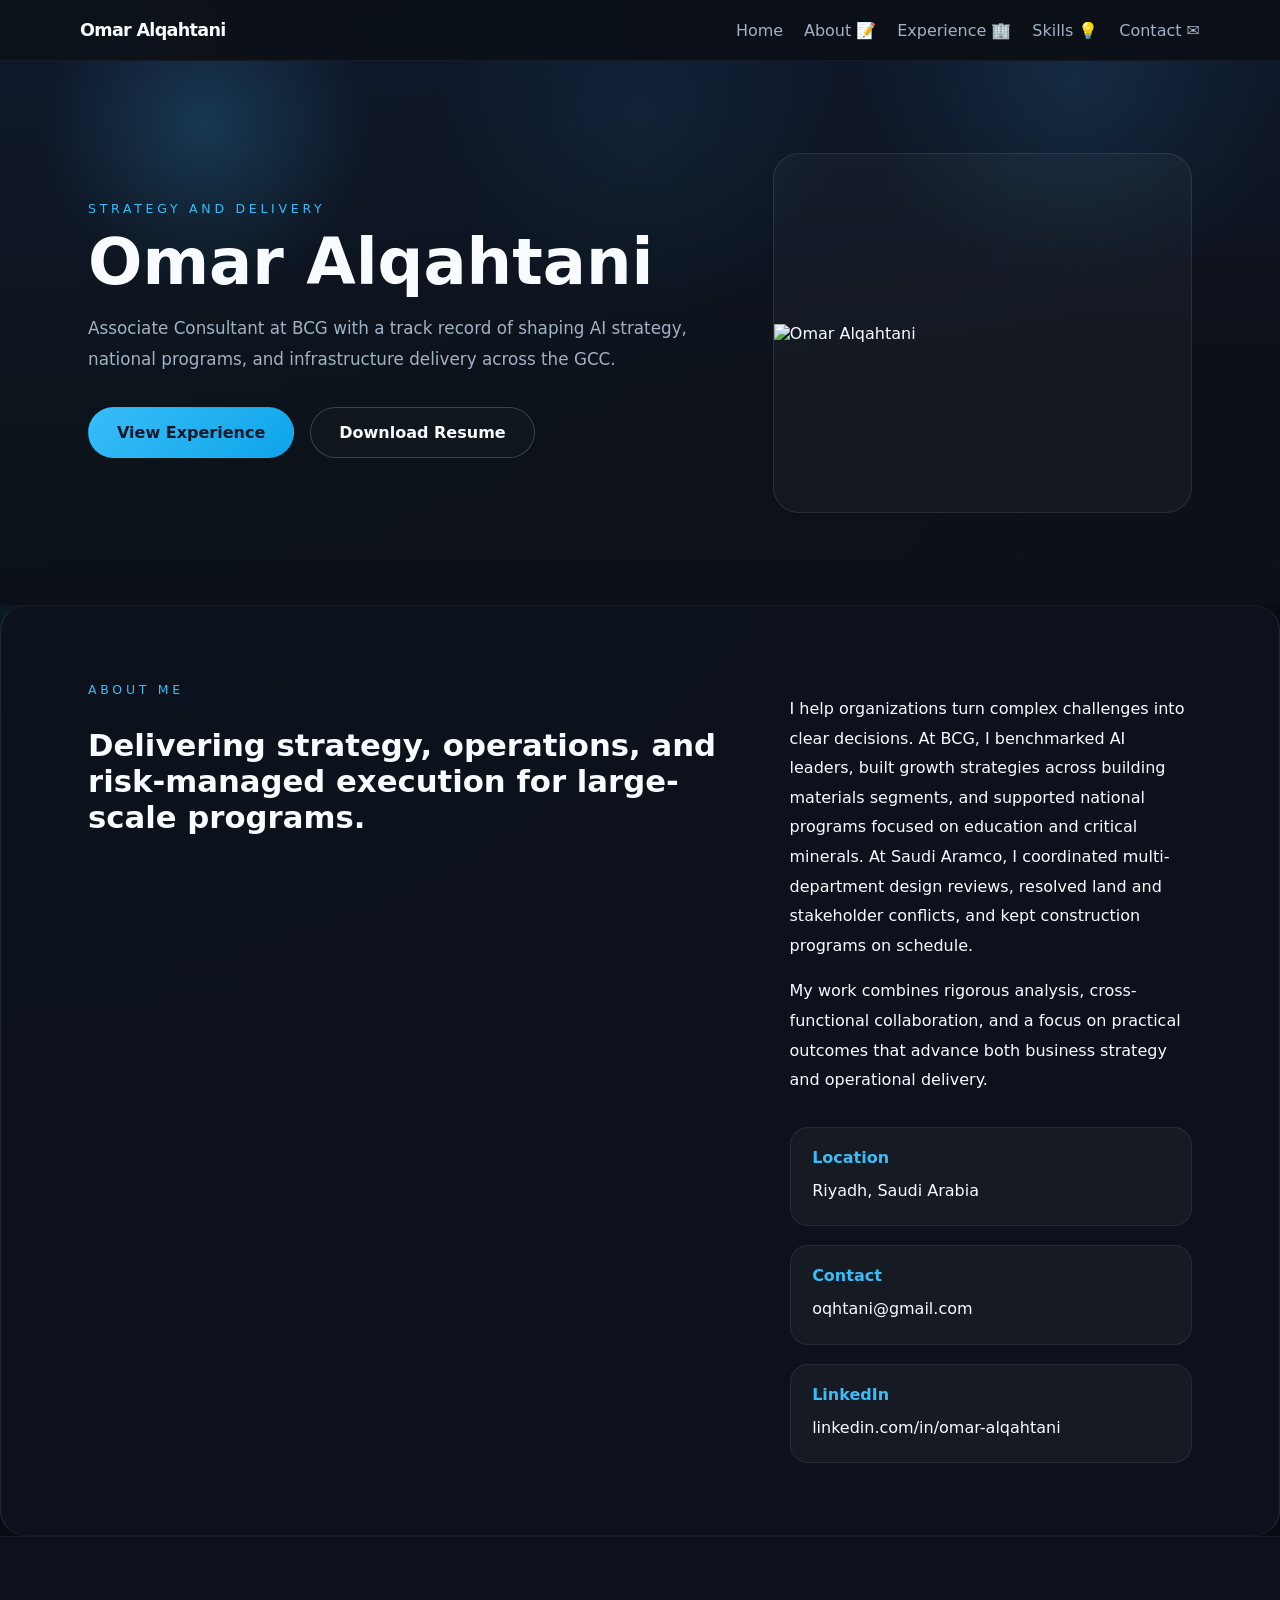
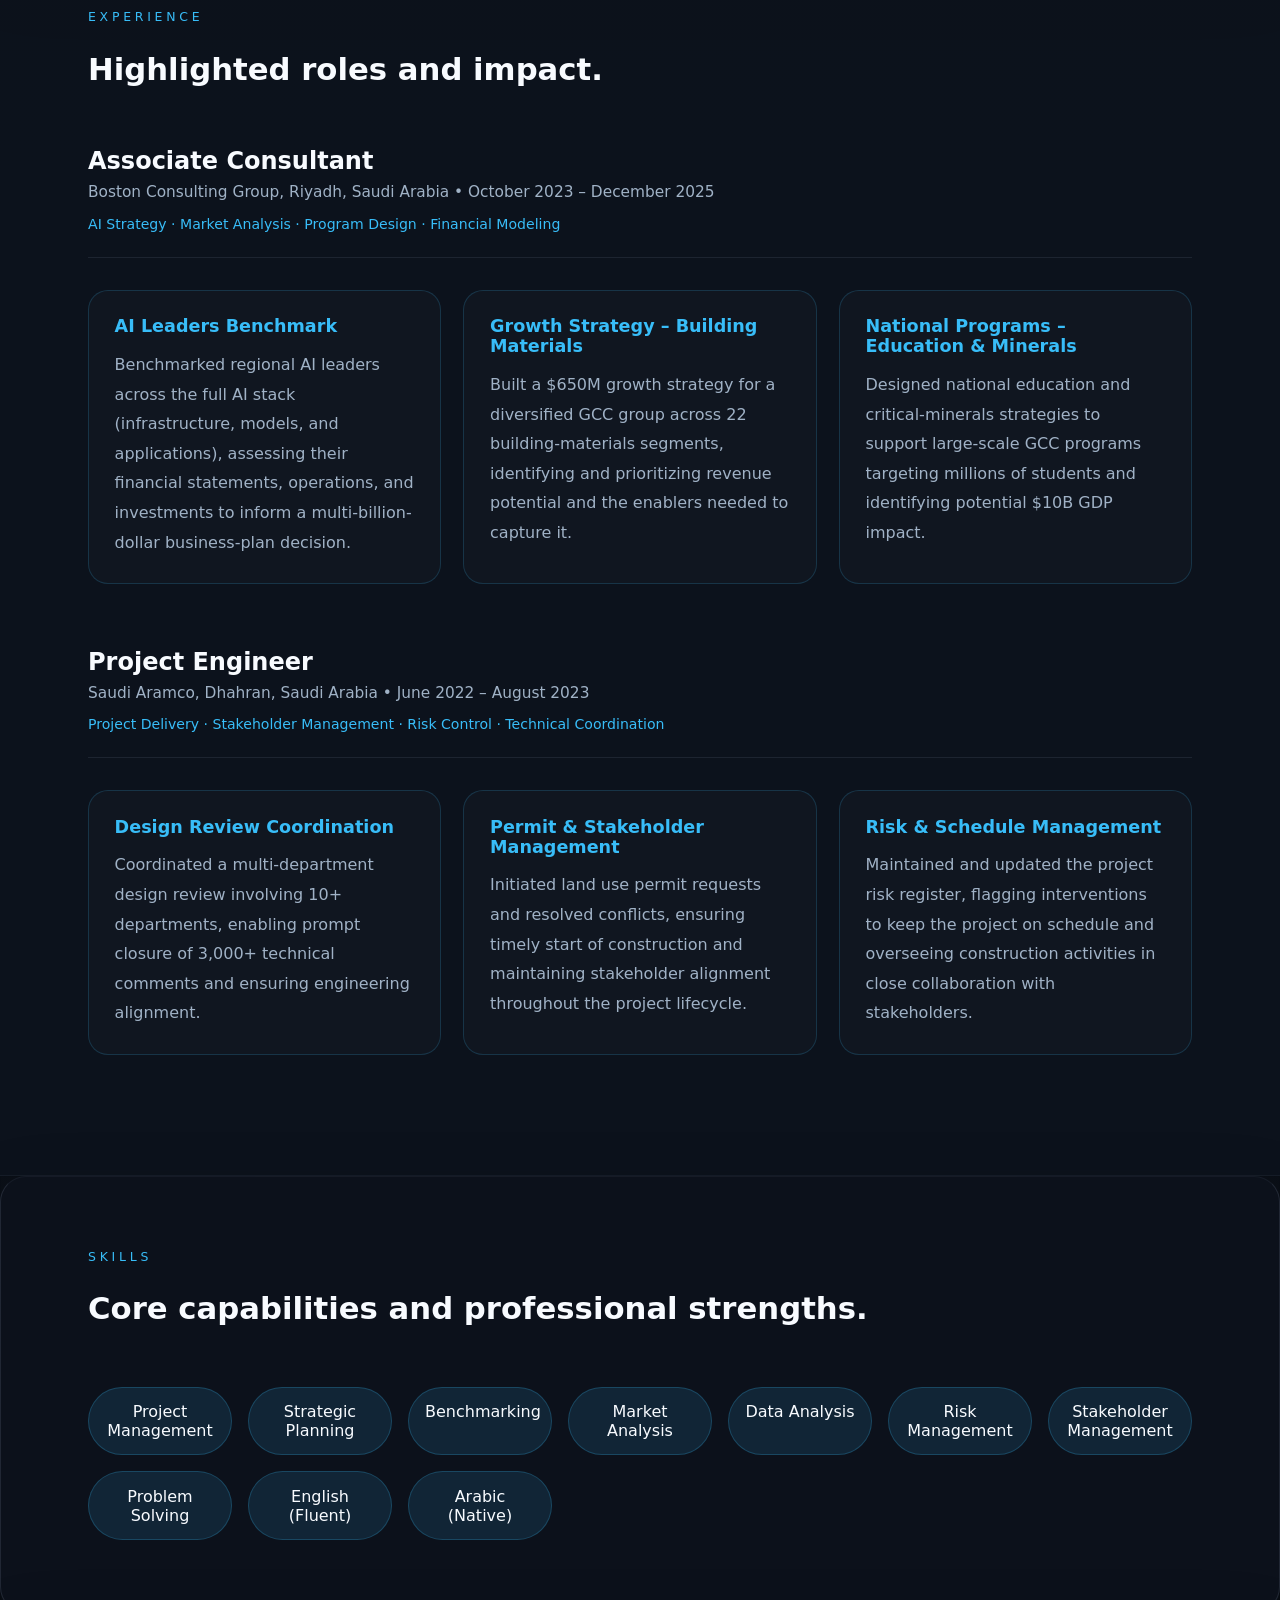
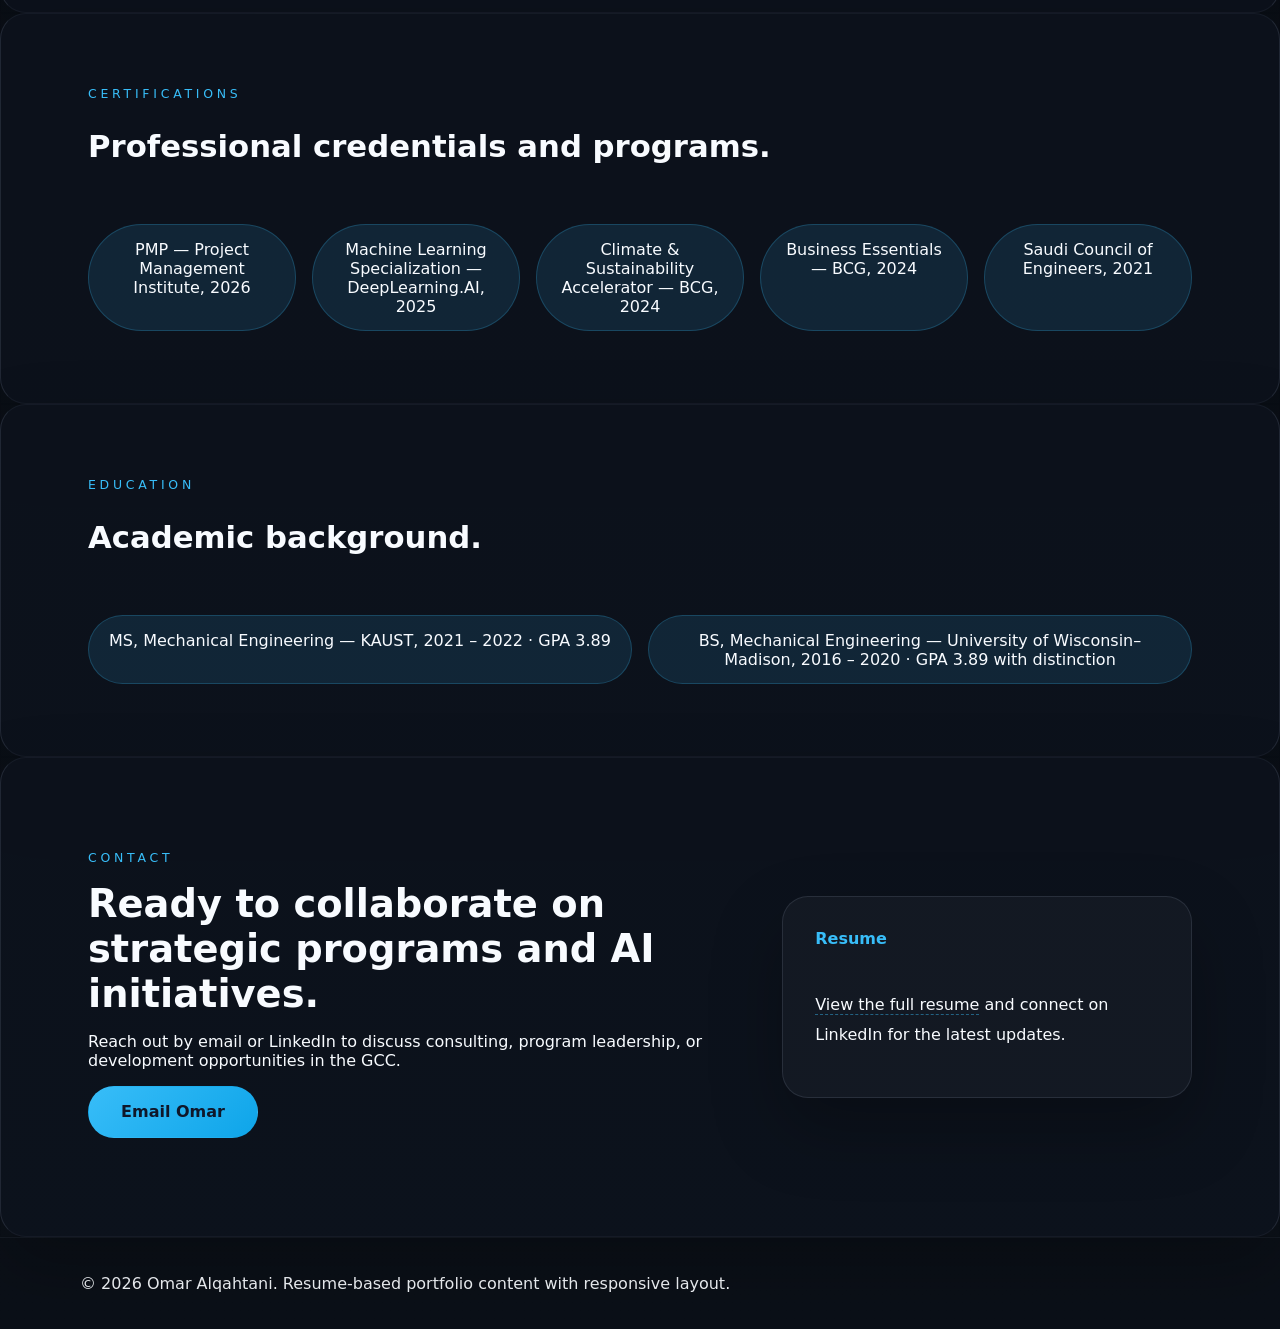
==== commit 45cc40e1: "update index.html and styles.css" ====
--- a/index.html
+++ b/index.html
@@ -28,7 +28,7 @@
 
   <main>
     <div data-elementor-type="wp-page" class="elementor elementor-1">
-      <section id="home" class="elementor-section elementor-top-section elementor-element elementor-section-boxed elementor-section-height-default elementor-section-height-default elementor-section-items-middle hero-section" data-element_type="section">
+      <section id="home" class="elementor-section elementor-top-section elementor-element elementor-section-boxed elementor-section-height-default elementor-section-height-default elementor-section-items-middle hero-section section" data-element_type="section">
         <div class="elementor-container elementor-column-gap-default container hero-inner">
           <div class="elementor-column elementor-col-50 elementor-top-column elementor-element">
             <div class="elementor-widget-wrap elementor-element-populated">
@@ -59,7 +59,7 @@
         </div>
       </section>
 
-      <section id="about" class="elementor-section elementor-top-section elementor-element elementor-section-boxed elementor-section-height-default elementor-section-height-default section-about" data-element_type="section">
+      <section id="about" class="elementor-section elementor-top-section elementor-element elementor-section-boxed elementor-section-height-default elementor-section-height-default section-about section" data-element_type="section">
         <div class="elementor-container elementor-column-gap-default container about-grid">
           <div class="elementor-column elementor-col-33 elementor-top-column elementor-element">
             <div class="elementor-widget-wrap elementor-element-populated">
@@ -102,7 +102,7 @@
         </div>
       </section>
 
-      <section id="experience" class="elementor-section elementor-top-section elementor-element elementor-section-boxed elementor-section-height-default elementor-section-height-default section-projects" data-element_type="section">
+      <section id="experience" class="elementor-section elementor-top-section elementor-element elementor-section-boxed elementor-section-height-default elementor-section-height-default section-projects section" data-element_type="section">
         <div class="elementor-container elementor-column-gap-default container">
           <div class="elementor-column elementor-col-100 elementor-top-column elementor-element">
             <div class="elementor-widget-wrap elementor-element-populated">
@@ -165,7 +165,7 @@
         </div>
       </section>
 
-      <section id="skills" class="elementor-section elementor-top-section elementor-element elementor-section-boxed elementor-section-height-default elementor-section-height-default section-skills" data-element_type="section">
+      <section id="skills" class="elementor-section elementor-top-section elementor-element elementor-section-boxed elementor-section-height-default elementor-section-height-default section-skills section" data-element_type="section">
         <div class="elementor-container elementor-column-gap-default container">
           <div class="elementor-column elementor-col-100 elementor-top-column elementor-element">
             <div class="elementor-widget-wrap elementor-element-populated">
@@ -198,7 +198,7 @@
         </div>
       </section>
 
-      <section id="certifications" class="elementor-section elementor-top-section elementor-element elementor-section-boxed elementor-section-height-default elementor-section-height-default section-skills" data-element_type="section">
+      <section id="certifications" class="elementor-section elementor-top-section elementor-element elementor-section-boxed elementor-section-height-default elementor-section-height-default section-skills section" data-element_type="section">
         <div class="elementor-container elementor-column-gap-default container">
           <div class="elementor-column elementor-col-100 elementor-top-column elementor-element">
             <div class="elementor-widget-wrap elementor-element-populated">
@@ -226,7 +226,7 @@
         </div>
       </section>
 
-      <section id="education" class="elementor-section elementor-top-section elementor-element elementor-section-boxed elementor-section-height-default elementor-section-height-default section-skills" data-element_type="section">
+      <section id="education" class="elementor-section elementor-top-section elementor-element elementor-section-boxed elementor-section-height-default elementor-section-height-default section-skills section" data-element_type="section">
         <div class="elementor-container elementor-column-gap-default container">
           <div class="elementor-column elementor-col-100 elementor-top-column elementor-element">
             <div class="elementor-widget-wrap elementor-element-populated">
@@ -251,7 +251,7 @@
         </div>
       </section>
 
-      <section id="contact" class="elementor-section elementor-top-section elementor-element elementor-section-boxed elementor-section-height-default elementor-section-height-default section-contact" data-element_type="section">
+      <section id="contact" class="elementor-section elementor-top-section elementor-element elementor-section-boxed elementor-section-height-default elementor-section-height-default section-contact section" data-element_type="section">
         <div class="elementor-container elementor-column-gap-default container contact-inner">
           <div class="elementor-column elementor-col-50 elementor-top-column elementor-element">
             <div class="elementor-widget-wrap elementor-element-populated">
--- a/styles.css
+++ b/styles.css
@@ -165,6 +165,68 @@
   pointer-events: none;
 }
 
+.elementor-section {
+  position: relative;
+  padding: 3.5rem 0;
+}
+
+.elementor-top-section.elementor-section {
+  padding-top: 4rem;
+  padding-bottom: 4rem;
+}
+
+.elementor-column {
+  position: relative;
+  min-height: 1px;
+  padding: 0.5rem;
+}
+
+.elementor-widget-wrap {
+  width: 100%;
+  display: grid;
+  gap: 1.4rem;
+}
+
+.elementor-widget-container {
+  width: 100%;
+}
+
+.elementor-widget-container + .elementor-widget-container {
+  margin-top: 1.25rem;
+}
+
+.elementor-widget.elementor-widget-heading .elementor-widget-container {
+  padding-bottom: 0.4rem;
+}
+
+.elementor-widget.elementor-widget-text-editor .elementor-widget-container {
+  display: grid;
+  gap: 1rem;
+}
+
+.elementor-section:not(.hero-section) {
+  z-index: 0;
+}
+
+.elementor-section:not(.hero-section)::before {
+  content: '';
+  position: absolute;
+  inset: 0;
+  background: rgba(255, 255, 255, 0.02);
+  pointer-events: none;
+  opacity: 0.24;
+  z-index: -1;
+}
+
+.elementor-section.section-about,
+.elementor-section.section-skills,
+.elementor-section.section-projects,
+.elementor-section.section-contact {
+  background: rgba(12, 18, 28, 0.88);
+  border-top: 1px solid rgba(148, 163, 184, 0.08);
+  border-bottom: 1px solid rgba(148, 163, 184, 0.08);
+}
+
 .hero-inner {
   display: grid;
   grid-template-columns: minmax(0, 1.5fr) minmax(320px, 1fr);
@@ -226,9 +288,11 @@
   justify-content: center;
   border-radius: 999px;
   padding: 0.95rem 1.75rem;
-  transition: transform 0.25s ease, box-shadow 0.25s ease, background-color 0.25s ease;
+  transition: transform 0.25s ease, box-shadow 0.25s ease, background-color 0.25s ease, border-color 0.25s ease;
   position: relative;
   overflow: hidden;
+  font-weight: 600;
+  min-width: 170px;
 }
 
 .button::before {
@@ -239,34 +303,58 @@
   width: 0;
   height: 0;
   border-radius: 50%;
-  background: rgba(255, 255, 255, 0.1);
+  background: rgba(255, 255, 255, 0.12);
   transform: translate(-50%, -50%);
-  transition: width 0.5s ease, height 0.5s ease;
+  transition: width 0.45s ease, height 0.45s ease;
 }
 
 .button:hover {
   transform: translateY(-2px);
-  box-shadow: 0 18px 40px rgba(56, 189, 248, 0.15);
+  box-shadow: 0 18px 40px rgba(56, 189, 248, 0.18);
 }
 
 .button:hover::before {
-  width: 260px;
-  height: 260px;
+  width: 240px;
+  height: 240px;
 }
 
 .button-primary {
   background: linear-gradient(135deg, var(--accent), var(--accent-strong));
   color: #0f172a;
+  border: 1px solid transparent;
 }
 
 .button-secondary {
+  color: var(--text);
   border: 1px solid rgba(148, 163, 184, 0.32);
-  color: var(--text);
+  background: rgba(255, 255, 255, 0.02);
 }
 
 .button-secondary:hover {
   border-color: var(--accent);
-  background: rgba(56, 189, 248, 0.1);
+  background: rgba(56, 189, 248, 0.12);
+}
+
+.contact-card {
+  border: 1px solid rgba(148, 163, 184, 0.12);
+  background: rgba(255, 255, 255, 0.03);
+  border-radius: 1.5rem;
+  padding: 1.75rem;
+}
+
+.contact-card strong {
+  display: block;
+  margin-bottom: 0.65rem;
+  color: var(--accent);
+}
+
+.contact-card a {
+  color: var(--text);
+  border-bottom: 1px dashed rgba(56, 189, 248, 0.45);
+}
+
+.contact-card a:hover {
+  color: var(--accent);
 }
 
 .hero-image {
